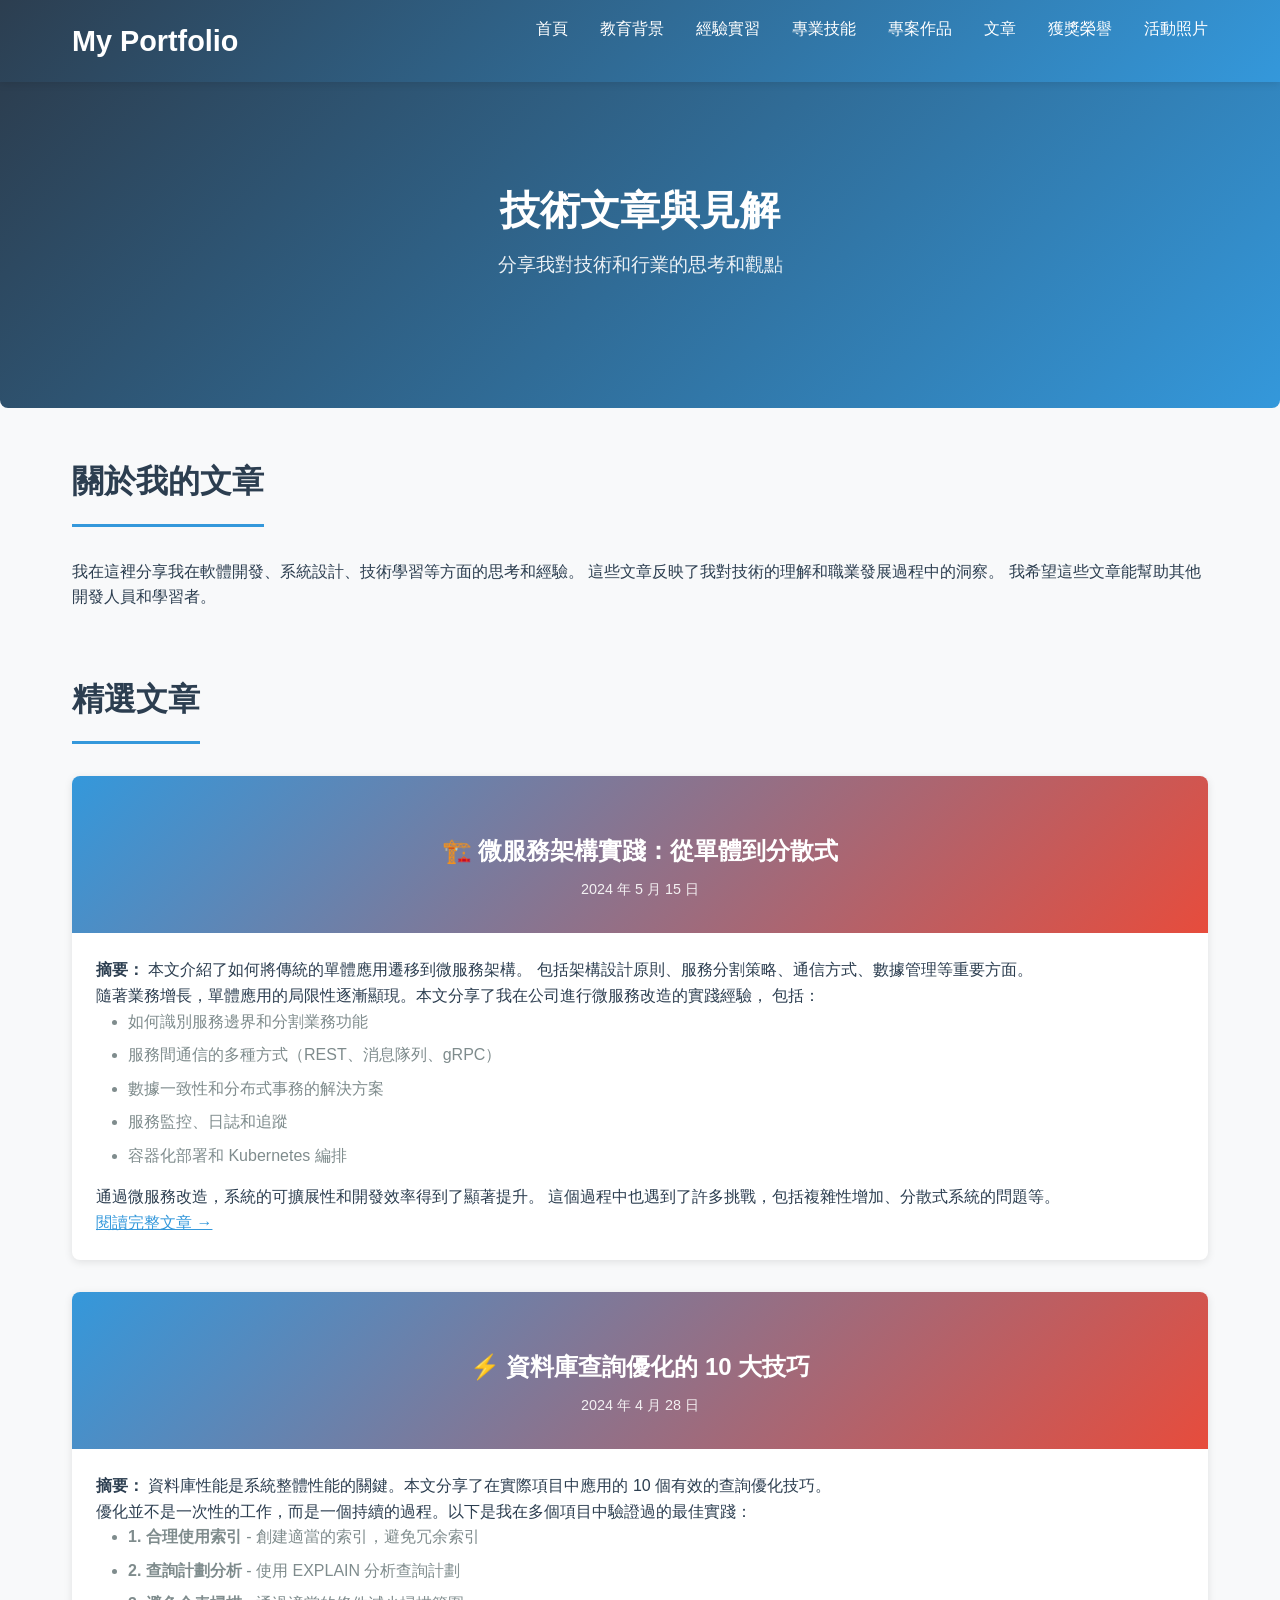
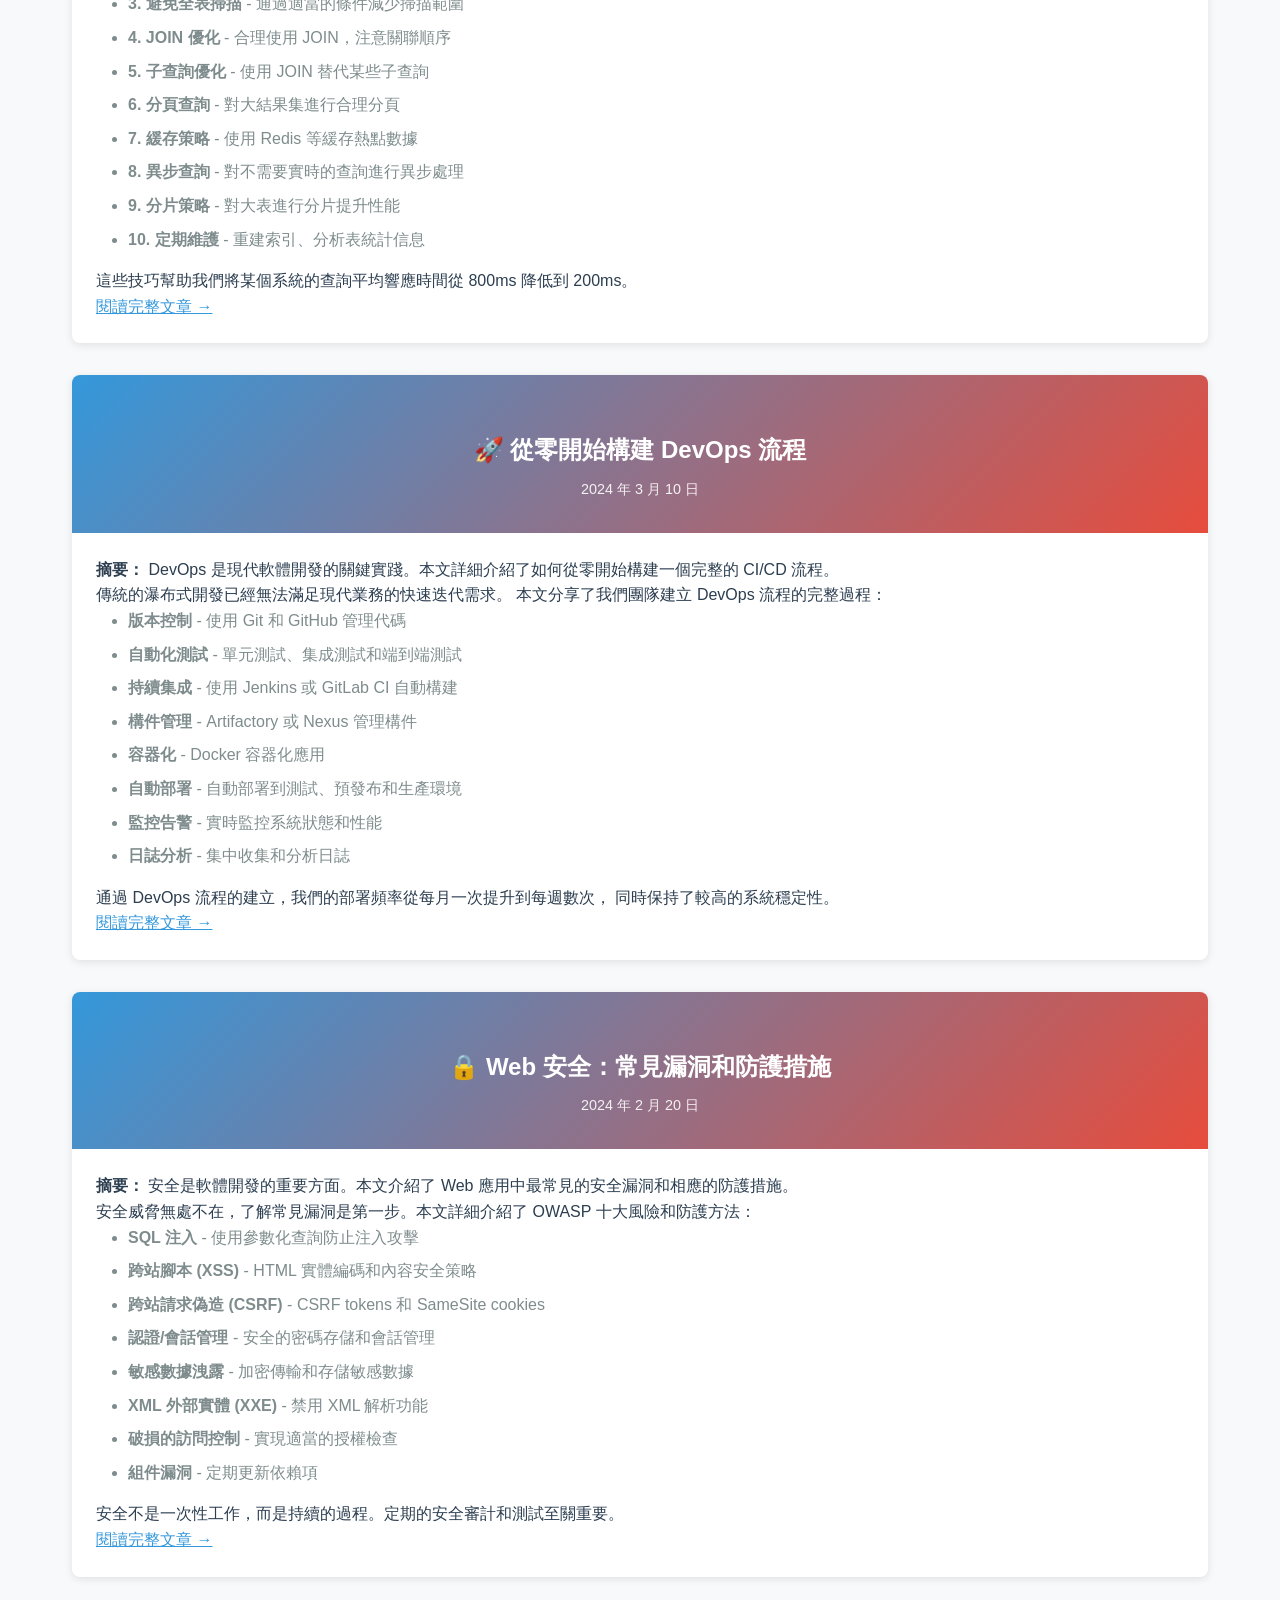
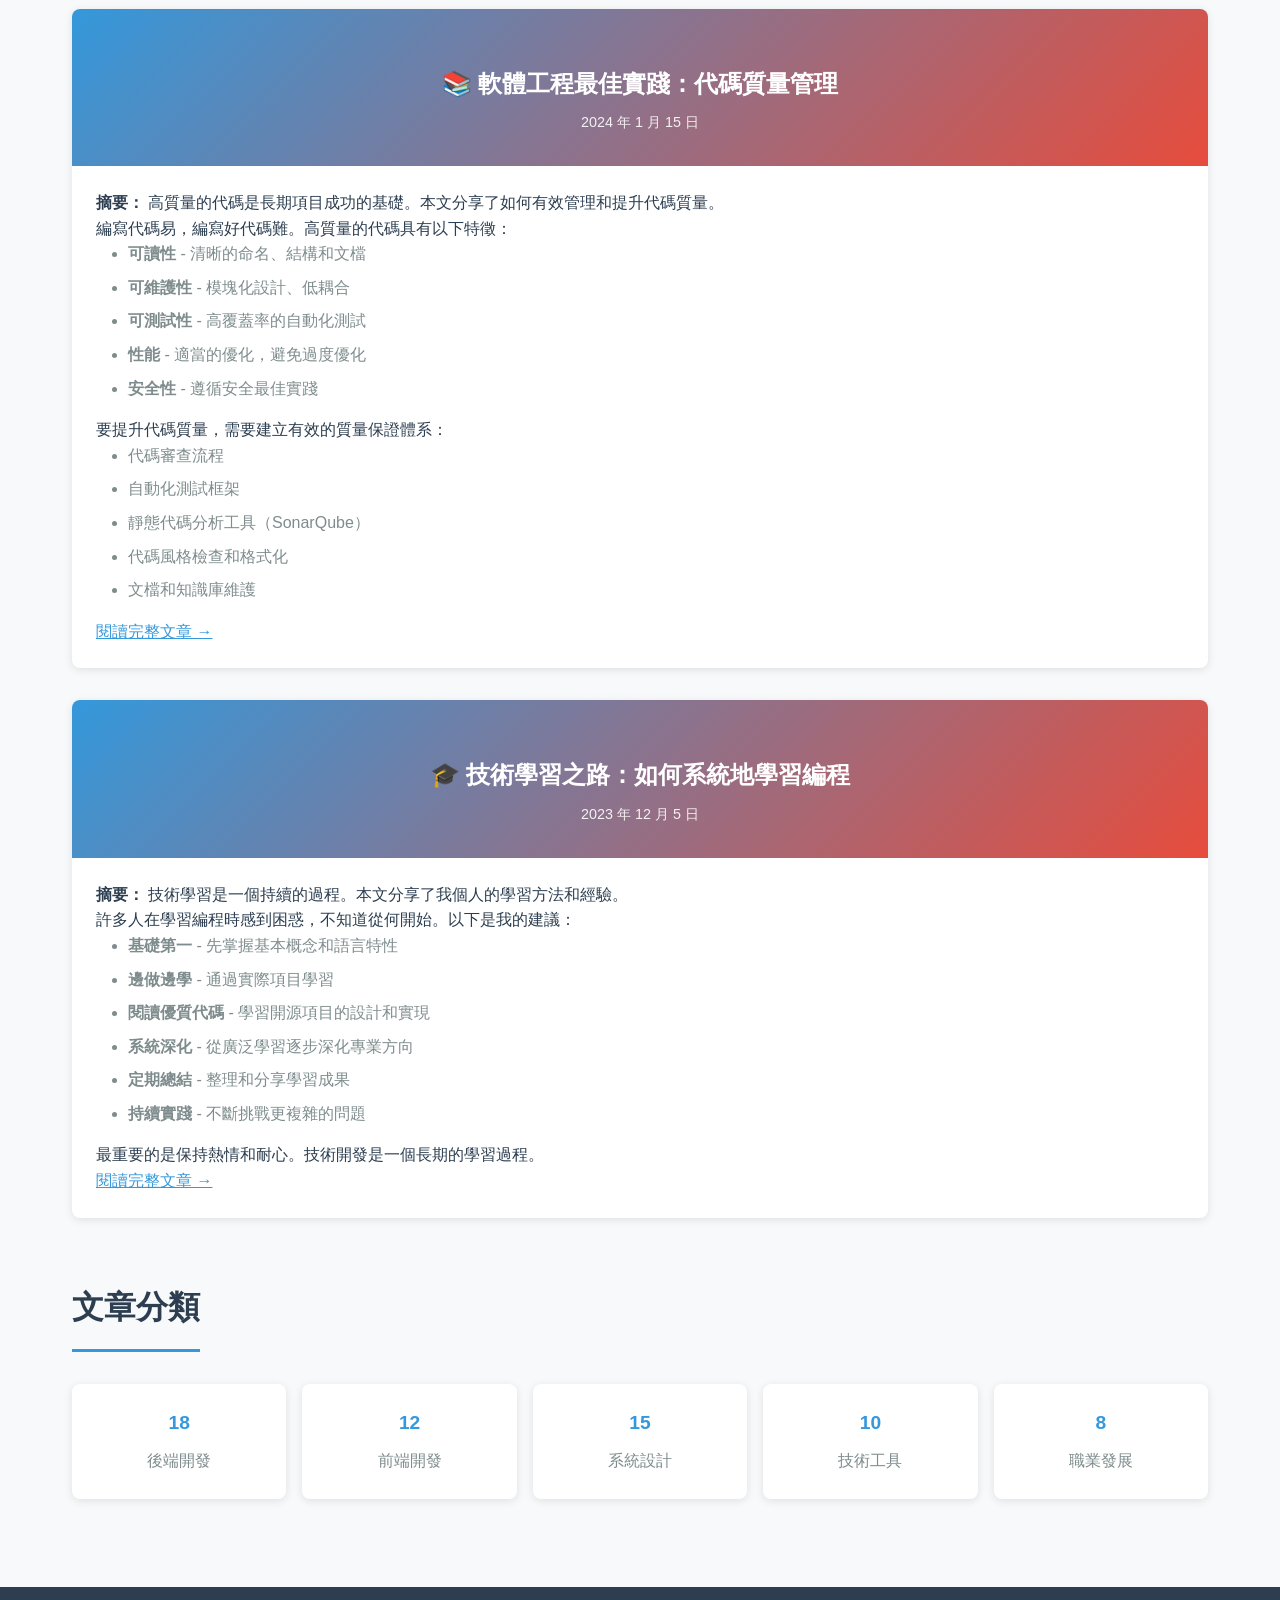
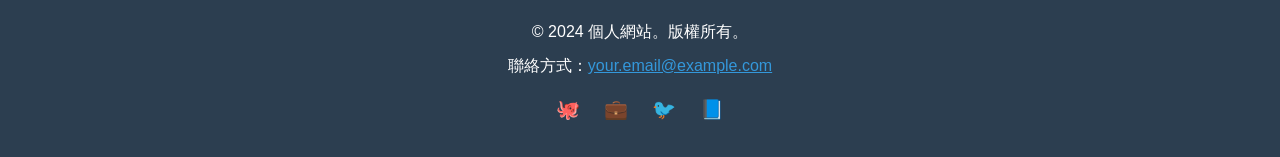
==== articles.html @ cd6d9b19 "Add files via upload" ====
<!DOCTYPE html>
<html lang="zh-TW">
<head>
  <meta charset="UTF-8">
  <meta name="viewport" content="width=device-width, initial-scale=1.0">
  <title>文章 - 個人網站</title>
  <link rel="stylesheet" href="styles.css">
</head>
<body>
  <!-- ==================== 導航欄 ==================== -->
  <nav>
    <div class="container">
      <a href="index.html" class="logo">My Portfolio</a>
      <ul>
        <li><a href="index.html">首頁</a></li>
        <li><a href="education.html">教育背景</a></li>
        <li><a href="experience.html">經驗實習</a></li>
        <li><a href="skills.html">專業技能</a></li>
        <li><a href="projects.html">專案作品</a></li>
        <li><a href="articles.html">文章</a></li>
        <li><a href="awards.html">獲獎榮譽</a></li>
        <li><a href="photos.html">活動照片</a></li>
      </ul>
    </div>
  </nav>

  <!-- ==================== 英雄部分 ==================== -->
  <section class="hero">
    <div class="hero-content">
      <h1>技術文章與見解</h1>
      <p>分享我對技術和行業的思考和觀點</p>
    </div>
  </section>

  <!-- ==================== 主要內容 ==================== -->
  <div class="container">
    <!-- 文章簡介 -->
    <section class="section">
      <h2>關於我的文章</h2>
      <p>
        我在這裡分享我在軟體開發、系統設計、技術學習等方面的思考和經驗。
        這些文章反映了我對技術的理解和職業發展過程中的洞察。
        我希望這些文章能幫助其他開發人員和學習者。
      </p>
    </section>

    <!-- 精選文章 -->
    <section class="section">
      <h2>精選文章</h2>

      <!-- 文章 1 -->
      <div class="article-card">
        <div class="article-header">
          <h3>🏗️ 微服務架構實踐：從單體到分散式</h3>
          <p class="article-date">2024 年 5 月 15 日</p>
        </div>
        <div class="article-body">
          <img src="assets/images/microservices.jpg" alt="微服務架構" class="article-image"
               onerror="this.style.display='none'">
          <p>
            <strong>摘要：</strong>
            本文介紹了如何將傳統的單體應用遷移到微服務架構。
            包括架構設計原則、服務分割策略、通信方式、數據管理等重要方面。
          </p>
          <p>
            隨著業務增長，單體應用的局限性逐漸顯現。本文分享了我在公司進行微服務改造的實踐經驗，
            包括：
          </p>
          <ul>
            <li>如何識別服務邊界和分割業務功能</li>
            <li>服務間通信的多種方式（REST、消息隊列、gRPC）</li>
            <li>數據一致性和分布式事務的解決方案</li>
            <li>服務監控、日誌和追蹤</li>
            <li>容器化部署和 Kubernetes 編排</li>
          </ul>
          <p>
            通過微服務改造，系統的可擴展性和開發效率得到了顯著提升。
            這個過程中也遇到了許多挑戰，包括複雜性增加、分散式系統的問題等。
          </p>
          <a href="#" style="color: var(--secondary-color); font-weight: 500;">閱讀完整文章 →</a>
        </div>
      </div>

      <!-- 文章 2 -->
      <div class="article-card">
        <div class="article-header">
          <h3>⚡ 資料庫查詢優化的 10 大技巧</h3>
          <p class="article-date">2024 年 4 月 28 日</p>
        </div>
        <div class="article-body">
          <img src="assets/images/database-optimization.jpg" alt="資料庫優化" class="article-image"
               onerror="this.style.display='none'">
          <p>
            <strong>摘要：</strong>
            資料庫性能是系統整體性能的關鍵。本文分享了在實際項目中應用的 10 個有效的查詢優化技巧。
          </p>
          <p>
            優化並不是一次性的工作，而是一個持續的過程。以下是我在多個項目中驗證過的最佳實踐：
          </p>
          <ul>
            <li><strong>1. 合理使用索引</strong> - 創建適當的索引，避免冗余索引</li>
            <li><strong>2. 查詢計劃分析</strong> - 使用 EXPLAIN 分析查詢計劃</li>
            <li><strong>3. 避免全表掃描</strong> - 通過適當的條件減少掃描範圍</li>
            <li><strong>4. JOIN 優化</strong> - 合理使用 JOIN，注意關聯順序</li>
            <li><strong>5. 子查詢優化</strong> - 使用 JOIN 替代某些子查詢</li>
            <li><strong>6. 分頁查詢</strong> - 對大結果集進行合理分頁</li>
            <li><strong>7. 緩存策略</strong> - 使用 Redis 等緩存熱點數據</li>
            <li><strong>8. 異步查詢</strong> - 對不需要實時的查詢進行異步處理</li>
            <li><strong>9. 分片策略</strong> - 對大表進行分片提升性能</li>
            <li><strong>10. 定期維護</strong> - 重建索引、分析表統計信息</li>
          </ul>
          <p>
            這些技巧幫助我們將某個系統的查詢平均響應時間從 800ms 降低到 200ms。
          </p>
          <a href="#" style="color: var(--secondary-color); font-weight: 500;">閱讀完整文章 →</a>
        </div>
      </div>

      <!-- 文章 3 -->
      <div class="article-card">
        <div class="article-header">
          <h3>🚀 從零開始構建 DevOps 流程</h3>
          <p class="article-date">2024 年 3 月 10 日</p>
        </div>
        <div class="article-body">
          <img src="assets/images/devops.jpg" alt="DevOps" class="article-image"
               onerror="this.style.display='none'">
          <p>
            <strong>摘要：</strong>
            DevOps 是現代軟體開發的關鍵實踐。本文詳細介紹了如何從零開始構建一個完整的 CI/CD 流程。
          </p>
          <p>
            傳統的瀑布式開發已經無法滿足現代業務的快速迭代需求。
            本文分享了我們團隊建立 DevOps 流程的完整過程：
          </p>
          <ul>
            <li><strong>版本控制</strong> - 使用 Git 和 GitHub 管理代碼</li>
            <li><strong>自動化測試</strong> - 單元測試、集成測試和端到端測試</li>
            <li><strong>持續集成</strong> - 使用 Jenkins 或 GitLab CI 自動構建</li>
            <li><strong>構件管理</strong> - Artifactory 或 Nexus 管理構件</li>
            <li><strong>容器化</strong> - Docker 容器化應用</li>
            <li><strong>自動部署</strong> - 自動部署到測試、預發布和生產環境</li>
            <li><strong>監控告警</strong> - 實時監控系統狀態和性能</li>
            <li><strong>日誌分析</strong> - 集中收集和分析日誌</li>
          </ul>
          <p>
            通過 DevOps 流程的建立，我們的部署頻率從每月一次提升到每週數次，
            同時保持了較高的系統穩定性。
          </p>
          <a href="#" style="color: var(--secondary-color); font-weight: 500;">閱讀完整文章 →</a>
        </div>
      </div>

      <!-- 文章 4 -->
      <div class="article-card">
        <div class="article-header">
          <h3>🔒 Web 安全：常見漏洞和防護措施</h3>
          <p class="article-date">2024 年 2 月 20 日</p>
        </div>
        <div class="article-body">
          <img src="assets/images/web-security.jpg" alt="Web 安全" class="article-image"
               onerror="this.style.display='none'">
          <p>
            <strong>摘要：</strong>
            安全是軟體開發的重要方面。本文介紹了 Web 應用中最常見的安全漏洞和相應的防護措施。
          </p>
          <p>
            安全威脅無處不在，了解常見漏洞是第一步。本文詳細介紹了 OWASP 十大風險和防護方法：
          </p>
          <ul>
            <li><strong>SQL 注入</strong> - 使用參數化查詢防止注入攻擊</li>
            <li><strong>跨站腳本 (XSS)</strong> - HTML 實體編碼和內容安全策略</li>
            <li><strong>跨站請求偽造 (CSRF)</strong> - CSRF tokens 和 SameSite cookies</li>
            <li><strong>認證/會話管理</strong> - 安全的密碼存儲和會話管理</li>
            <li><strong>敏感數據洩露</strong> - 加密傳輸和存儲敏感數據</li>
            <li><strong>XML 外部實體 (XXE)</strong> - 禁用 XML 解析功能</li>
            <li><strong>破損的訪問控制</strong> - 實現適當的授權檢查</li>
            <li><strong>組件漏洞</strong> - 定期更新依賴項</li>
          </ul>
          <p>
            安全不是一次性工作，而是持續的過程。定期的安全審計和測試至關重要。
          </p>
          <a href="#" style="color: var(--secondary-color); font-weight: 500;">閱讀完整文章 →</a>
        </div>
      </div>

      <!-- 文章 5 -->
      <div class="article-card">
        <div class="article-header">
          <h3>📚 軟體工程最佳實踐：代碼質量管理</h3>
          <p class="article-date">2024 年 1 月 15 日</p>
        </div>
        <div class="article-body">
          <img src="assets/images/code-quality.jpg" alt="代碼質量" class="article-image"
               onerror="this.style.display='none'">
          <p>
            <strong>摘要：</strong>
            高質量的代碼是長期項目成功的基礎。本文分享了如何有效管理和提升代碼質量。
          </p>
          <p>
            編寫代碼易，編寫好代碼難。高質量的代碼具有以下特徵：
          </p>
          <ul>
            <li><strong>可讀性</strong> - 清晰的命名、結構和文檔</li>
            <li><strong>可維護性</strong> - 模塊化設計、低耦合</li>
            <li><strong>可測試性</strong> - 高覆蓋率的自動化測試</li>
            <li><strong>性能</strong> - 適當的優化，避免過度優化</li>
            <li><strong>安全性</strong> - 遵循安全最佳實踐</li>
          </ul>
          <p>
            要提升代碼質量，需要建立有效的質量保證體系：
          </p>
          <ul>
            <li>代碼審查流程</li>
            <li>自動化測試框架</li>
            <li>靜態代碼分析工具（SonarQube）</li>
            <li>代碼風格檢查和格式化</li>
            <li>文檔和知識庫維護</li>
          </ul>
          <a href="#" style="color: var(--secondary-color); font-weight: 500;">閱讀完整文章 →</a>
        </div>
      </div>

      <!-- 文章 6 -->
      <div class="article-card">
        <div class="article-header">
          <h3>🎓 技術學習之路：如何系統地學習編程</h3>
          <p class="article-date">2023 年 12 月 5 日</p>
        </div>
        <div class="article-body">
          <img src="assets/images/learning-path.jpg" alt="學習路徑" class="article-image"
               onerror="this.style.display='none'">
          <p>
            <strong>摘要：</strong>
            技術學習是一個持續的過程。本文分享了我個人的學習方法和經驗。
          </p>
          <p>
            許多人在學習編程時感到困惑，不知道從何開始。以下是我的建議：
          </p>
          <ul>
            <li><strong>基礎第一</strong> - 先掌握基本概念和語言特性</li>
            <li><strong>邊做邊學</strong> - 通過實際項目學習</li>
            <li><strong>閱讀優質代碼</strong> - 學習開源項目的設計和實現</li>
            <li><strong>系統深化</strong> - 從廣泛學習逐步深化專業方向</li>
            <li><strong>定期總結</strong> - 整理和分享學習成果</li>
            <li><strong>持續實踐</strong> - 不斷挑戰更複雜的問題</li>
          </ul>
          <p>
            最重要的是保持熱情和耐心。技術開發是一個長期的學習過程。
          </p>
          <a href="#" style="color: var(--secondary-color); font-weight: 500;">閱讀完整文章 →</a>
        </div>
      </div>
    </section>

    <!-- 文章分類 -->
    <section class="section">
      <h2>文章分類</h2>
      <div style="display: grid; grid-template-columns: repeat(auto-fit, minmax(200px, 1fr)); gap: 1rem;">
        <div class="card" style="text-align: center; border: none;">
          <h4 style="color: var(--secondary-color);">18</h4>
          <p>後端開發</p>
        </div>
        <div class="card" style="text-align: center; border: none;">
          <h4 style="color: var(--secondary-color);">12</h4>
          <p>前端開發</p>
        </div>
        <div class="card" style="text-align: center; border: none;">
          <h4 style="color: var(--secondary-color);">15</h4>
          <p>系統設計</p>
        </div>
        <div class="card" style="text-align: center; border: none;">
          <h4 style="color: var(--secondary-color);">10</h4>
          <p>技術工具</p>
        </div>
        <div class="card" style="text-align: center; border: none;">
          <h4 style="color: var(--secondary-color);">8</h4>
          <p>職業發展</p>
        </div>
      </div>
    </section>
  </div>

  <!-- ==================== 頁尾 ==================== -->
  <footer>
    <div class="container">
      <p>&copy; 2024 個人網站。版權所有。</p>
      <p>聯絡方式：<a href="mailto:your.email@example.com" style="color: var(--secondary-color);">your.email@example.com</a></p>
      <div class="social-links">
        <a href="https://github.com" target="_blank" title="GitHub">🐙</a>
        <a href="https://linkedin.com" target="_blank" title="LinkedIn">💼</a>
        <a href="https://twitter.com" target="_blank" title="Twitter">🐦</a>
        <a href="https://facebook.com" target="_blank" title="Facebook">📘</a>
      </div>
    </div>
  </footer>

  <script src="script.js"></script>
</body>
</html>
---- styles.css ----
/* ==================== 全局樣式 ==================== */
* {
  margin: 0;
  padding: 0;
  box-sizing: border-box;
}

:root {
  --primary-color: #2c3e50;
  --secondary-color: #3498db;
  --accent-color: #e74c3c;
  --light-bg: #ecf0f1;
  --dark-text: #2c3e50;
  --light-text: #7f8c8d;
  --border-radius: 8px;
  --box-shadow: 0 2px 8px rgba(0, 0, 0, 0.1);
}

body {
  font-family: 'Segoe UI', Tahoma, Geneva, Verdana, sans-serif;
  line-height: 1.6;
  color: var(--dark-text);
  background-color: #f8f9fa;
}

html {
  scroll-behavior: smooth;
}

/* ==================== 導航欄 ==================== */
nav {
  background: linear-gradient(135deg, var(--primary-color) 0%, var(--secondary-color) 100%);
  padding: 1rem 0;
  position: sticky;
  top: 0;
  z-index: 1000;
  box-shadow: var(--box-shadow);
}

nav .container {
  display: flex;
  justify-content: space-between;
  align-items: center;
  max-width: 1200px;
  margin: 0 auto;
  padding: 0 2rem;
}

.logo {
  font-size: 1.8rem;
  font-weight: bold;
  color: white;
  text-decoration: none;
  transition: all 0.3s ease;
}

.logo:hover {
  color: var(--accent-color);
  transform: scale(1.05);
}

nav ul {
  display: flex;
  list-style: none;
  gap: 2rem;
  flex-wrap: wrap;
}

nav a {
  color: white;
  text-decoration: none;
  font-weight: 500;
  transition: all 0.3s ease;
  position: relative;
}

nav a::after {
  content: '';
  position: absolute;
  bottom: -5px;
  left: 0;
  width: 0;
  height: 2px;
  background-color: var(--accent-color);
  transition: width 0.3s ease;
}

nav a:hover {
  color: var(--accent-color);
}

nav a:hover::after {
  width: 100%;
}

/* ==================== 容器 ==================== */
.container {
  max-width: 1200px;
  margin: 0 auto;
  padding: 0 2rem;
}

/* ==================== 首頁/英雄部分 ==================== */
.hero {
  background: linear-gradient(135deg, var(--primary-color) 0%, var(--secondary-color) 100%);
  color: white;
  padding: 6rem 2rem;
  text-align: center;
  margin-bottom: 3rem;
  border-radius: 0 0 var(--border-radius) var(--border-radius);
}

.hero-content {
  max-width: 800px;
  margin: 0 auto;
}

.profile-image {
  width: 150px;
  height: 150px;
  border-radius: 50%;
  border: 5px solid white;
  margin-bottom: 1.5rem;
  object-fit: cover;
  box-shadow: 0 4px 15px rgba(0, 0, 0, 0.2);
  transition: transform 0.3s ease;
}

.profile-image:hover {
  transform: scale(1.05);
}

.hero h1 {
  font-size: 2.5rem;
  margin-bottom: 0.5rem;
  font-weight: bold;
}

.hero p {
  font-size: 1.2rem;
  margin-bottom: 2rem;
  opacity: 0.9;
}

/* ==================== 章節標題 ==================== */
.section {
  margin-bottom: 4rem;
}

.section h2 {
  font-size: 2rem;
  margin-bottom: 2rem;
  color: var(--primary-color);
  border-bottom: 3px solid var(--secondary-color);
  padding-bottom: 1rem;
  display: inline-block;
}

.section h3 {
  font-size: 1.5rem;
  color: var(--secondary-color);
  margin-top: 1.5rem;
  margin-bottom: 0.5rem;
}

/* ==================== 卡片樣式 ==================== */
.card {
  background: white;
  border-radius: var(--border-radius);
  padding: 1.5rem;
  margin-bottom: 1.5rem;
  box-shadow: var(--box-shadow);
  transition: all 0.3s ease;
  border-left: 4px solid var(--secondary-color);
}

.card:hover {
  box-shadow: 0 4px 16px rgba(0, 0, 0, 0.15);
  transform: translateY(-5px);
}

.card h4 {
  font-size: 1.2rem;
  color: var(--primary-color);
  margin-bottom: 0.5rem;
}

.card .meta {
  font-size: 0.9rem;
  color: var(--light-text);
  margin-bottom: 0.5rem;
  font-weight: 500;
}

.card p {
  color: var(--light-text);
  line-height: 1.8;
}

/* ==================== 技能欄 ==================== */
.skill-item {
  margin-bottom: 1.5rem;
}

.skill-name {
  display: flex;
  justify-content: space-between;
  margin-bottom: 0.5rem;
  font-weight: 500;
}

.skill-bar {
  background: var(--light-bg);
  border-radius: 10px;
  height: 10px;
  overflow: hidden;
}

.skill-progress {
  background: linear-gradient(90deg, var(--secondary-color), var(--accent-color));
  height: 100%;
  border-radius: 10px;
  transition: width 0.5s ease;
}

/* ==================== 專案網格 ==================== */
.projects-grid {
  display: grid;
  grid-template-columns: repeat(auto-fit, minmax(300px, 1fr));
  gap: 2rem;
  margin-top: 2rem;
}

.project-card {
  background: white;
  border-radius: var(--border-radius);
  overflow: hidden;
  box-shadow: var(--box-shadow);
  transition: all 0.3s ease;
}

.project-card:hover {
  box-shadow: 0 6px 20px rgba(0, 0, 0, 0.15);
  transform: translateY(-10px);
}

.project-image {
  width: 100%;
  height: 200px;
  background: linear-gradient(135deg, var(--secondary-color), var(--accent-color));
  display: flex;
  align-items: center;
  justify-content: center;
  color: white;
  font-size: 1.2rem;
  font-weight: bold;
}

.project-content {
  padding: 1.5rem;
}

.project-content h3 {
  margin-bottom: 0.5rem;
  color: var(--primary-color);
}

.project-tech {
  display: flex;
  flex-wrap: wrap;
  gap: 0.5rem;
  margin: 1rem 0;
}

.tech-tag {
  display: inline-block;
  background: var(--light-bg);
  color: var(--secondary-color);
  padding: 0.3rem 0.8rem;
  border-radius: 20px;
  font-size: 0.85rem;
  font-weight: 500;
}

.project-link {
  color: var(--secondary-color);
  text-decoration: none;
  font-weight: 500;
  transition: all 0.3s ease;
}

.project-link:hover {
  color: var(--accent-color);
  text-decoration: underline;
}

/* ==================== 文章樣式 ==================== */
.article-card {
  background: white;
  border-radius: var(--border-radius);
  overflow: hidden;
  box-shadow: var(--box-shadow);
  transition: all 0.3s ease;
  display: flex;
  flex-direction: column;
  margin-bottom: 2rem;
}

.article-card:hover {
  box-shadow: 0 6px 20px rgba(0, 0, 0, 0.15);
  transform: translateY(-5px);
}

.article-header {
  background: linear-gradient(135deg, var(--secondary-color), var(--accent-color));
  color: white;
  padding: 2rem;
  text-align: center;
}

.article-header h3 {
  font-size: 1.5rem;
  margin-bottom: 0.5rem;
  color: white;
}

.article-date {
  font-size: 0.9rem;
  opacity: 0.9;
}

.article-body {
  padding: 1.5rem;
  flex-grow: 1;
}

.article-image {
  width: 100%;
  max-height: 300px;
  object-fit: cover;
  margin-bottom: 1rem;
  border-radius: var(--border-radius);
}

/* ==================== 獲獎樣式 ==================== */
.awards-container {
  display: grid;
  grid-template-columns: repeat(auto-fit, minmax(280px, 1fr));
  gap: 1.5rem;
  margin-top: 2rem;
}

.award-badge {
  background: white;
  border-radius: var(--border-radius);
  padding: 1.5rem;
  text-align: center;
  box-shadow: var(--box-shadow);
  transition: all 0.3s ease;
  border-top: 4px solid var(--accent-color);
}

.award-badge:hover {
  transform: scale(1.05);
  box-shadow: 0 6px 20px rgba(0, 0, 0, 0.15);
}

.award-icon {
  font-size: 3rem;
  margin-bottom: 1rem;
}

.award-badge h3 {
  color: var(--primary-color);
  margin-bottom: 0.5rem;
}

.award-badge p {
  color: var(--light-text);
  font-size: 0.95rem;
}

/* ==================== 照片網格 ==================== */
.photos-grid {
  display: grid;
  grid-template-columns: repeat(auto-fit, minmax(250px, 1fr));
  gap: 1.5rem;
  margin-top: 2rem;
}

.photo-item {
  position: relative;
  overflow: hidden;
  border-radius: var(--border-radius);
  box-shadow: var(--box-shadow);
  cursor: pointer;
  height: 250px;
}

.photo-item img {
  width: 100%;
  height: 100%;
  object-fit: cover;
  transition: transform 0.3s ease;
}

.photo-item:hover img {
  transform: scale(1.1);
}

.photo-caption {
  position: absolute;
  bottom: 0;
  left: 0;
  right: 0;
  background: rgba(0, 0, 0, 0.7);
  color: white;
  padding: 1rem;
  transform: translateY(100%);
  transition: transform 0.3s ease;
}

.photo-item:hover .photo-caption {
  transform: translateY(0);
}

/* ==================== 按鈕 ==================== */
.btn {
  display: inline-block;
  padding: 0.75rem 1.5rem;
  background: var(--secondary-color);
  color: white;
  text-decoration: none;
  border-radius: var(--border-radius);
  font-weight: 500;
  transition: all 0.3s ease;
  border: none;
  cursor: pointer;
}

.btn:hover {
  background: var(--accent-color);
  transform: translateY(-2px);
  box-shadow: 0 4px 12px rgba(0, 0, 0, 0.2);
}

.btn-outline {
  background: transparent;
  border: 2px solid var(--secondary-color);
  color: var(--secondary-color);
}

.btn-outline:hover {
  background: var(--secondary-color);
  color: white;
}

/* ==================== 清單樣式 ==================== */
ul, ol {
  margin-left: 2rem;
  margin-bottom: 1rem;
}

li {
  margin-bottom: 0.5rem;
  color: var(--light-text);
}

/* ==================== 頁尾 ==================== */
footer {
  background: var(--primary-color);
  color: white;
  text-align: center;
  padding: 2rem;
  margin-top: 4rem;
}

footer p {
  margin-bottom: 0.5rem;
}

.social-links {
  display: flex;
  justify-content: center;
  gap: 1.5rem;
  margin-top: 1rem;
}

.social-links a {
  color: white;
  text-decoration: none;
  font-size: 1.2rem;
  transition: all 0.3s ease;
}

.social-links a:hover {
  color: var(--secondary-color);
  transform: scale(1.2);
}

/* ==================== 響應式設計 ==================== */
@media (max-width: 768px) {
  nav ul {
    gap: 1rem;
  }

  .hero h1 {
    font-size: 1.8rem;
  }

  .hero p {
    font-size: 1rem;
  }

  .section h2 {
    font-size: 1.5rem;
  }

  .projects-grid {
    grid-template-columns: 1fr;
  }

  .awards-container {
    grid-template-columns: 1fr;
  }

  .photos-grid {
    grid-template-columns: repeat(auto-fit, minmax(200px, 1fr));
  }

  .container {
    padding: 0 1rem;
  }
}

/* ==================== 打印樣式 ==================== */
@media print {
  nav, footer {
    display: none;
  }

  .page-break {
    page-break-after: always;
  }
}
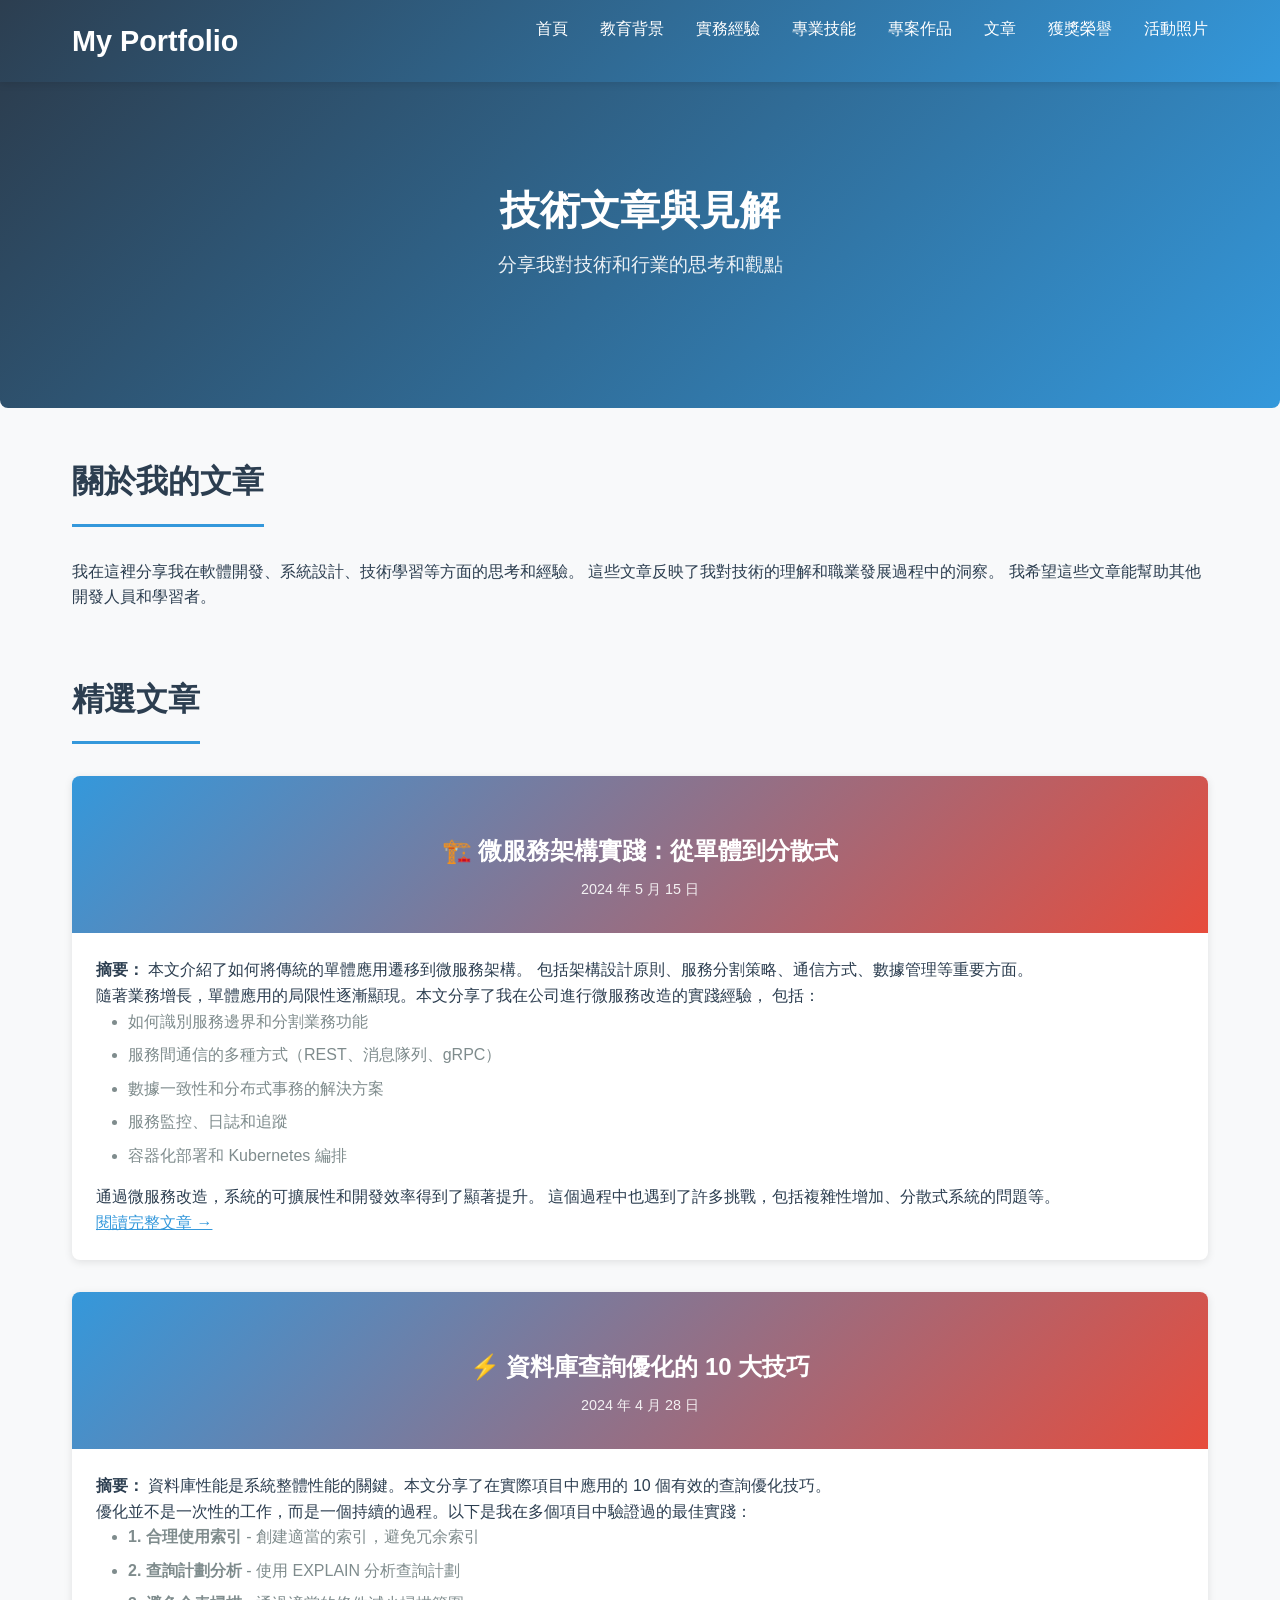
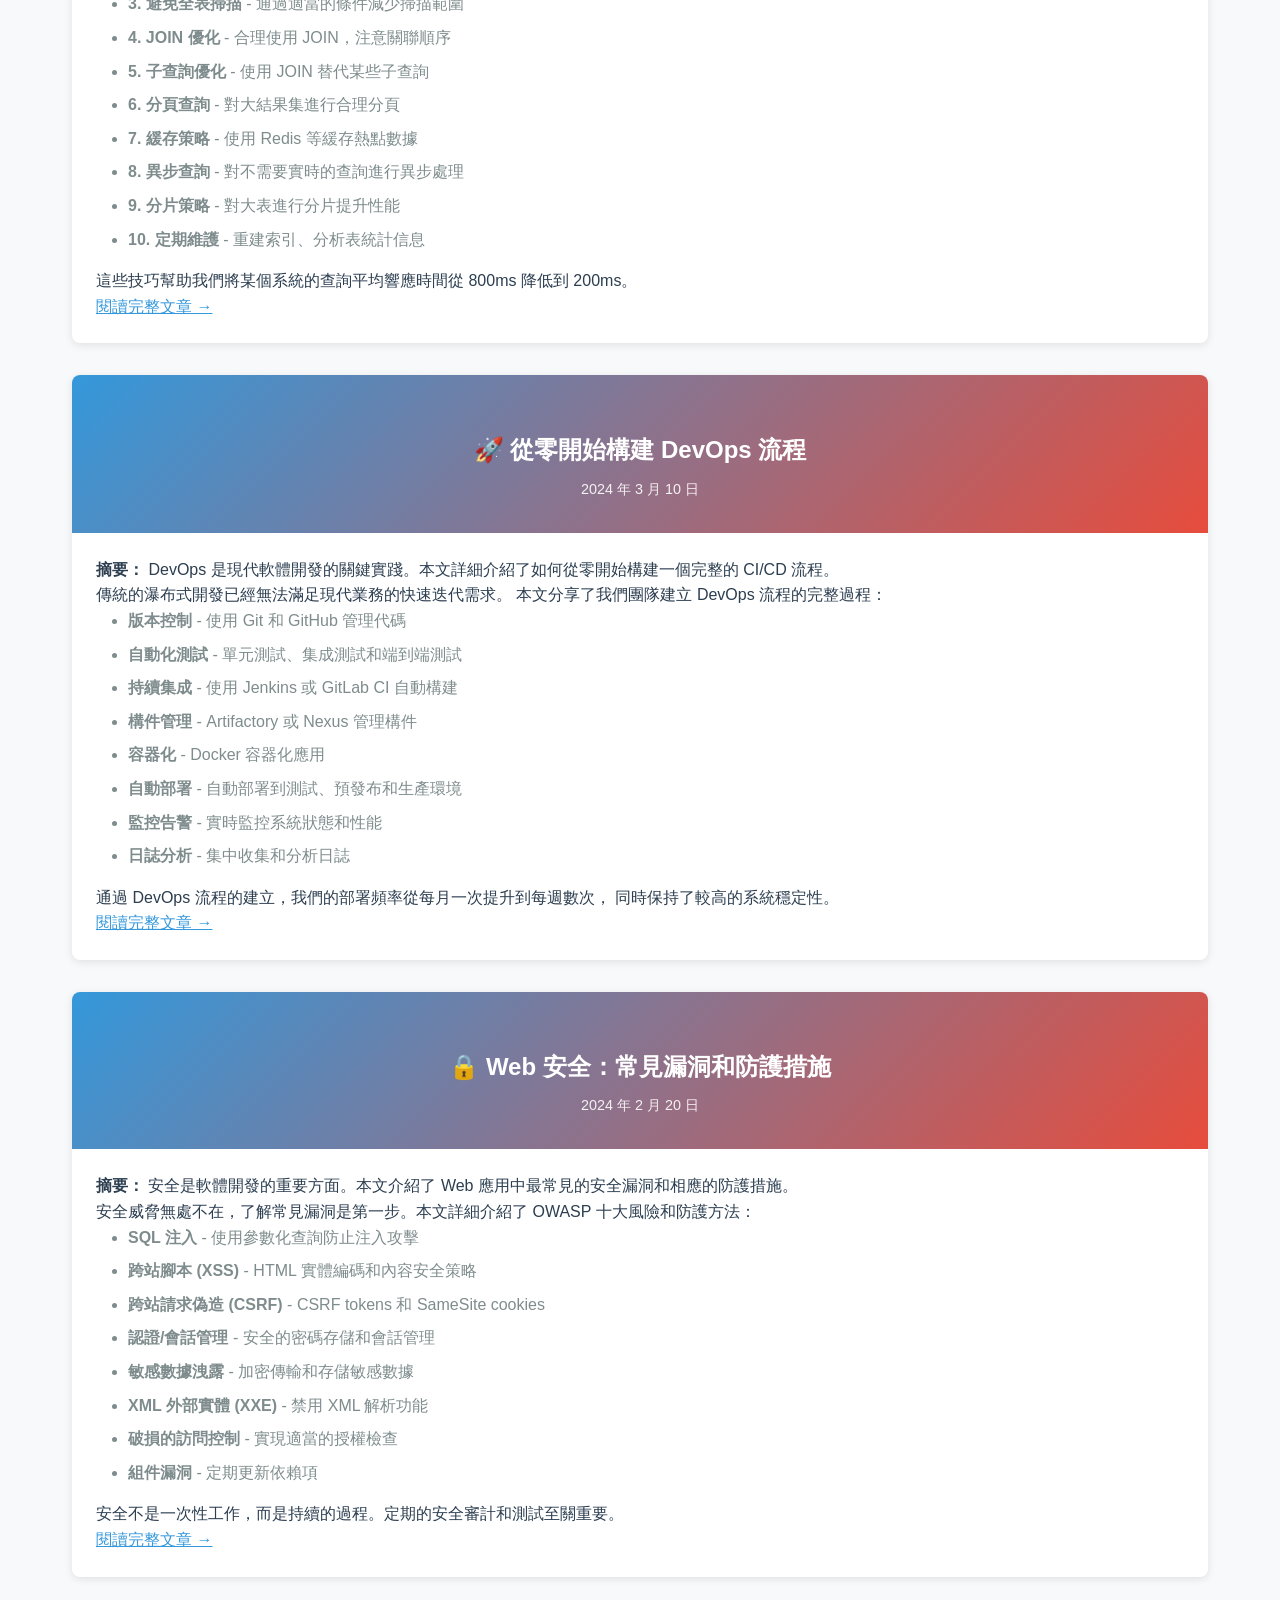
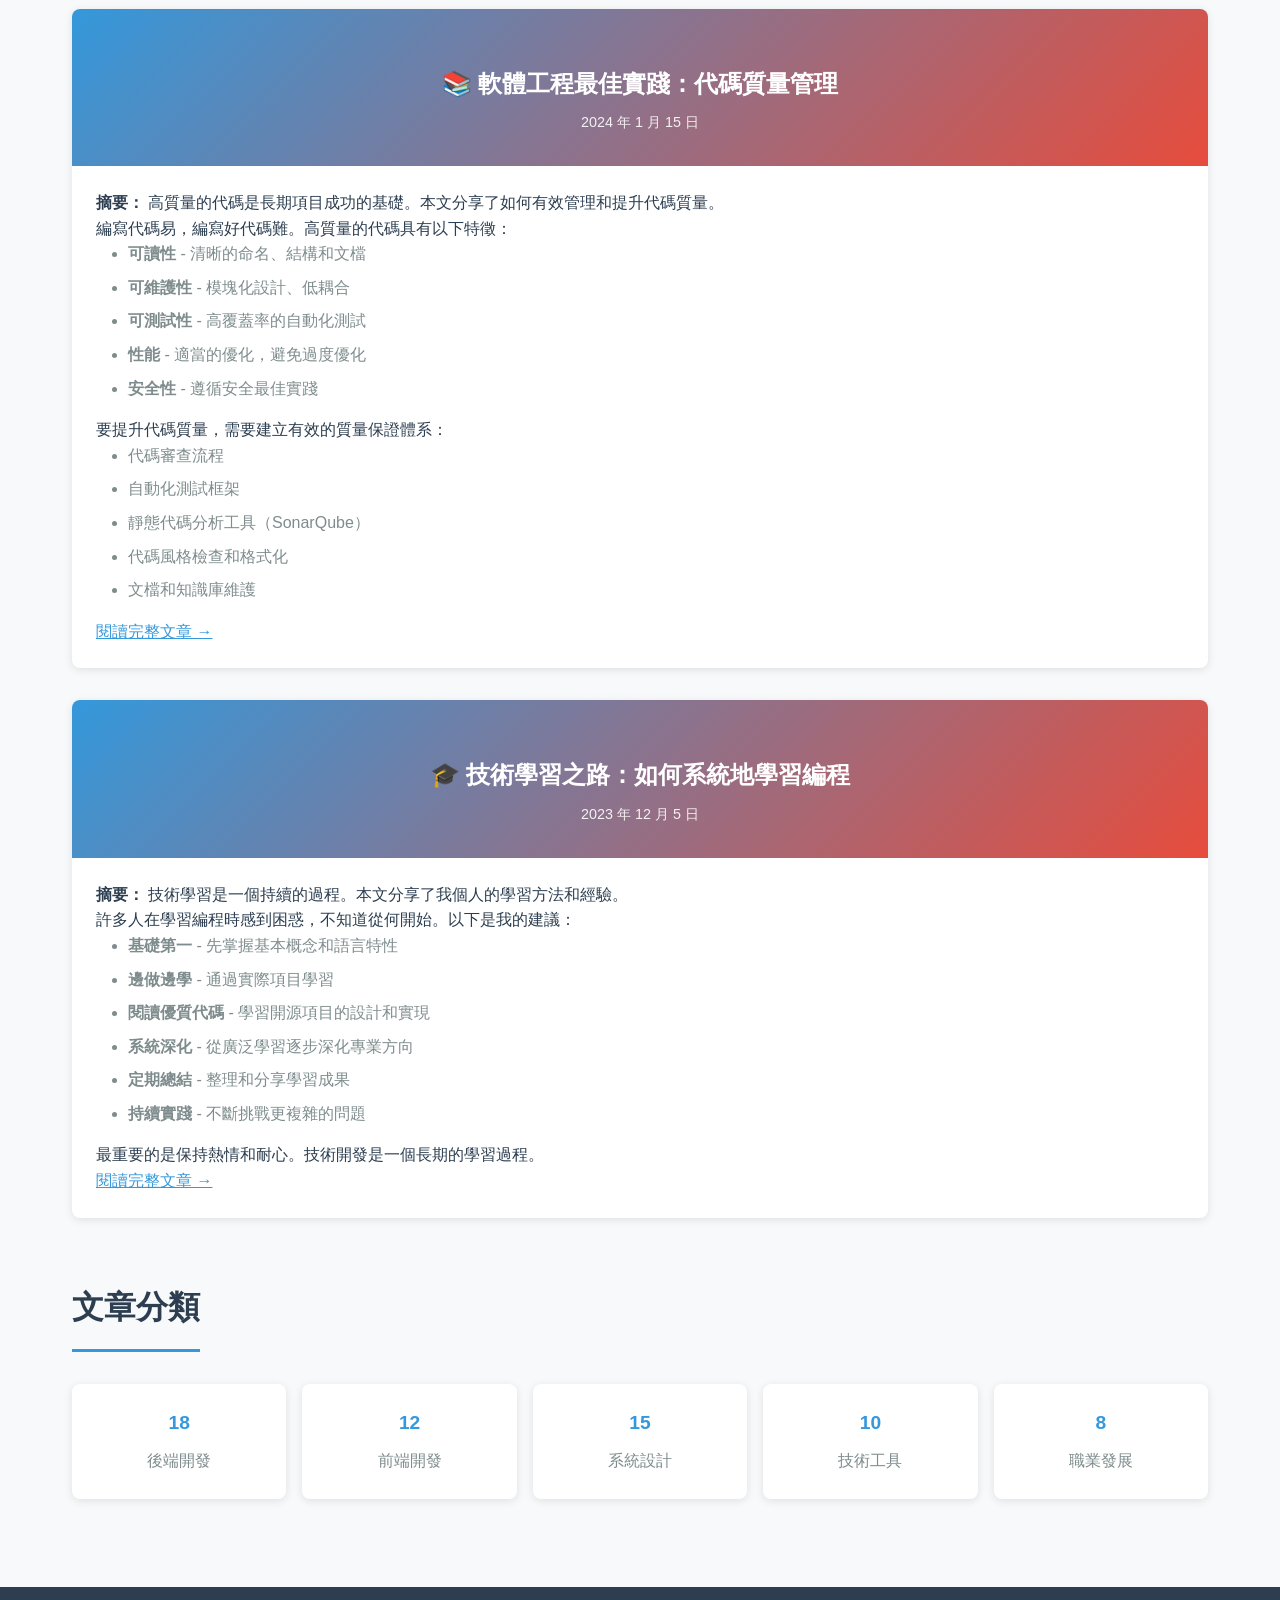
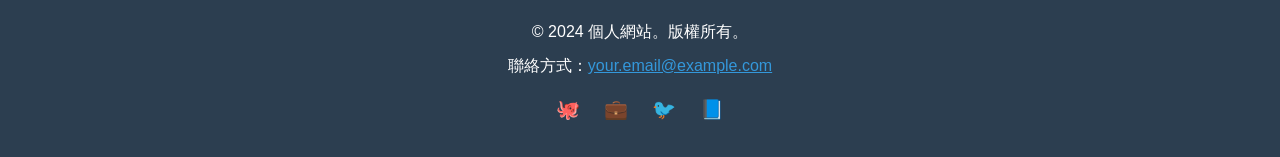
==== commit 7c514f7c: "V3" ====
--- a/articles.html
+++ b/articles.html
@@ -8,23 +8,9 @@
 </head>
 <body>
   <!-- ==================== 導航欄 ==================== -->
-  <nav>
-    <div class="container">
-      <a href="index.html" class="logo">My Portfolio</a>
-      <ul>
-        <li><a href="index.html">首頁</a></li>
-        <li><a href="education.html">教育背景</a></li>
-        <li><a href="experience.html">經驗實習</a></li>
-        <li><a href="skills.html">專業技能</a></li>
-        <li><a href="projects.html">專案作品</a></li>
-        <li><a href="articles.html">文章</a></li>
-        <li><a href="awards.html">獲獎榮譽</a></li>
-        <li><a href="photos.html">活動照片</a></li>
-      </ul>
-    </div>
-  </nav>
-
-  <!-- ==================== 英雄部分 ==================== -->
+  <nav data-site-nav></nav>
+
+  <!-- ==================== 部分 ==================== -->
   <section class="hero">
     <div class="hero-content">
       <h1>技術文章與見解</h1>
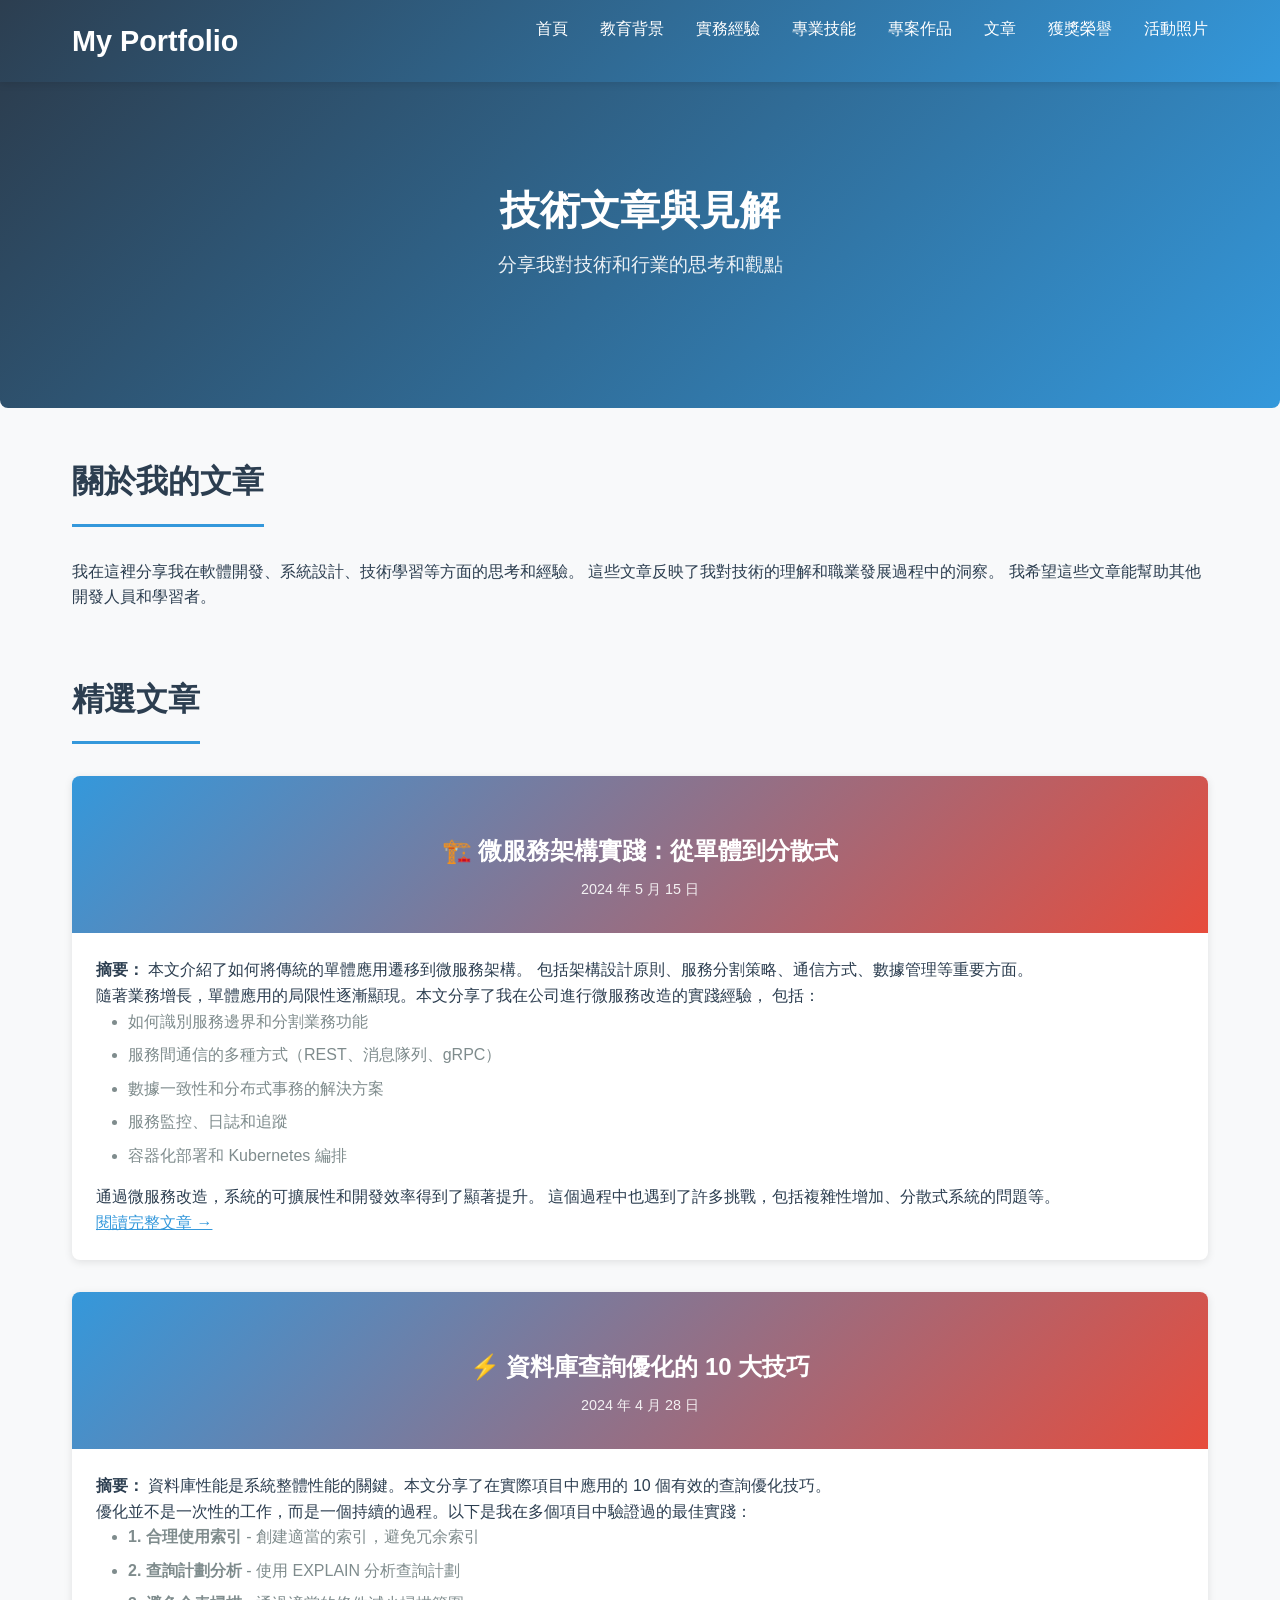
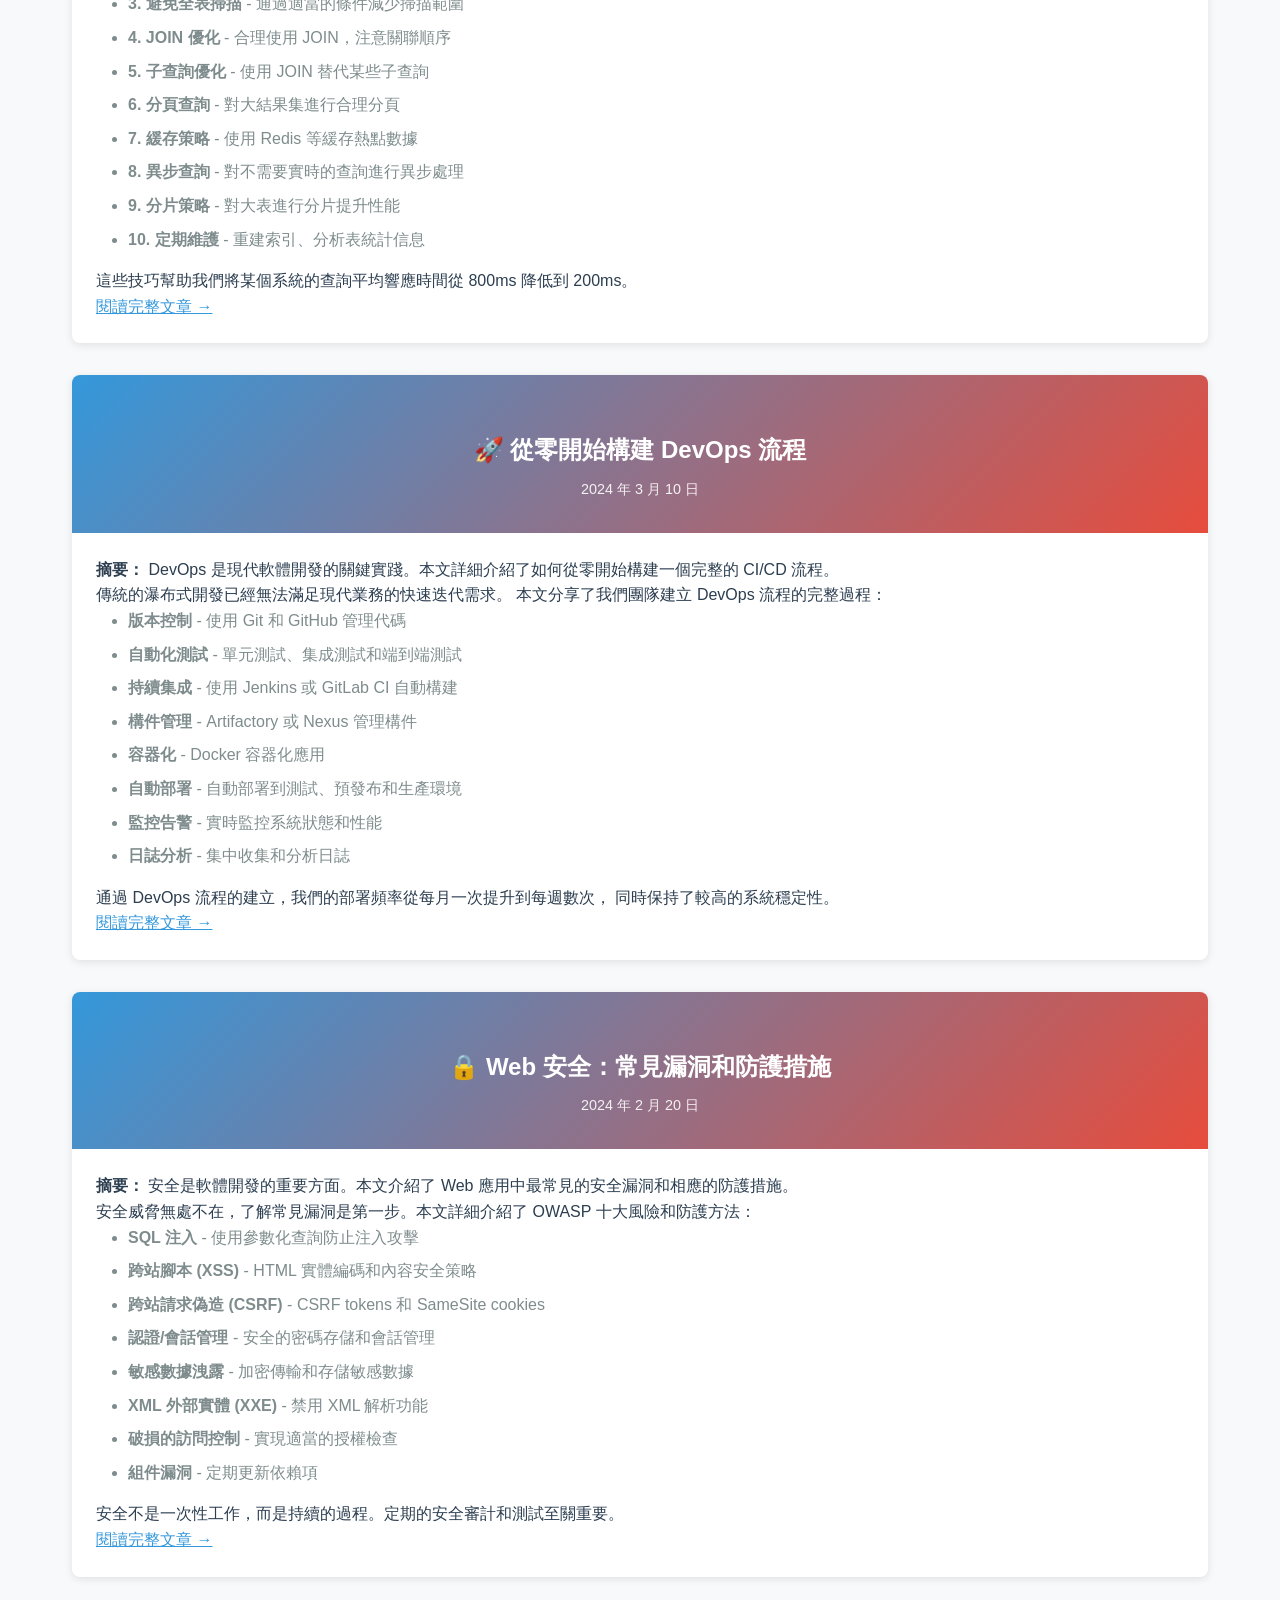
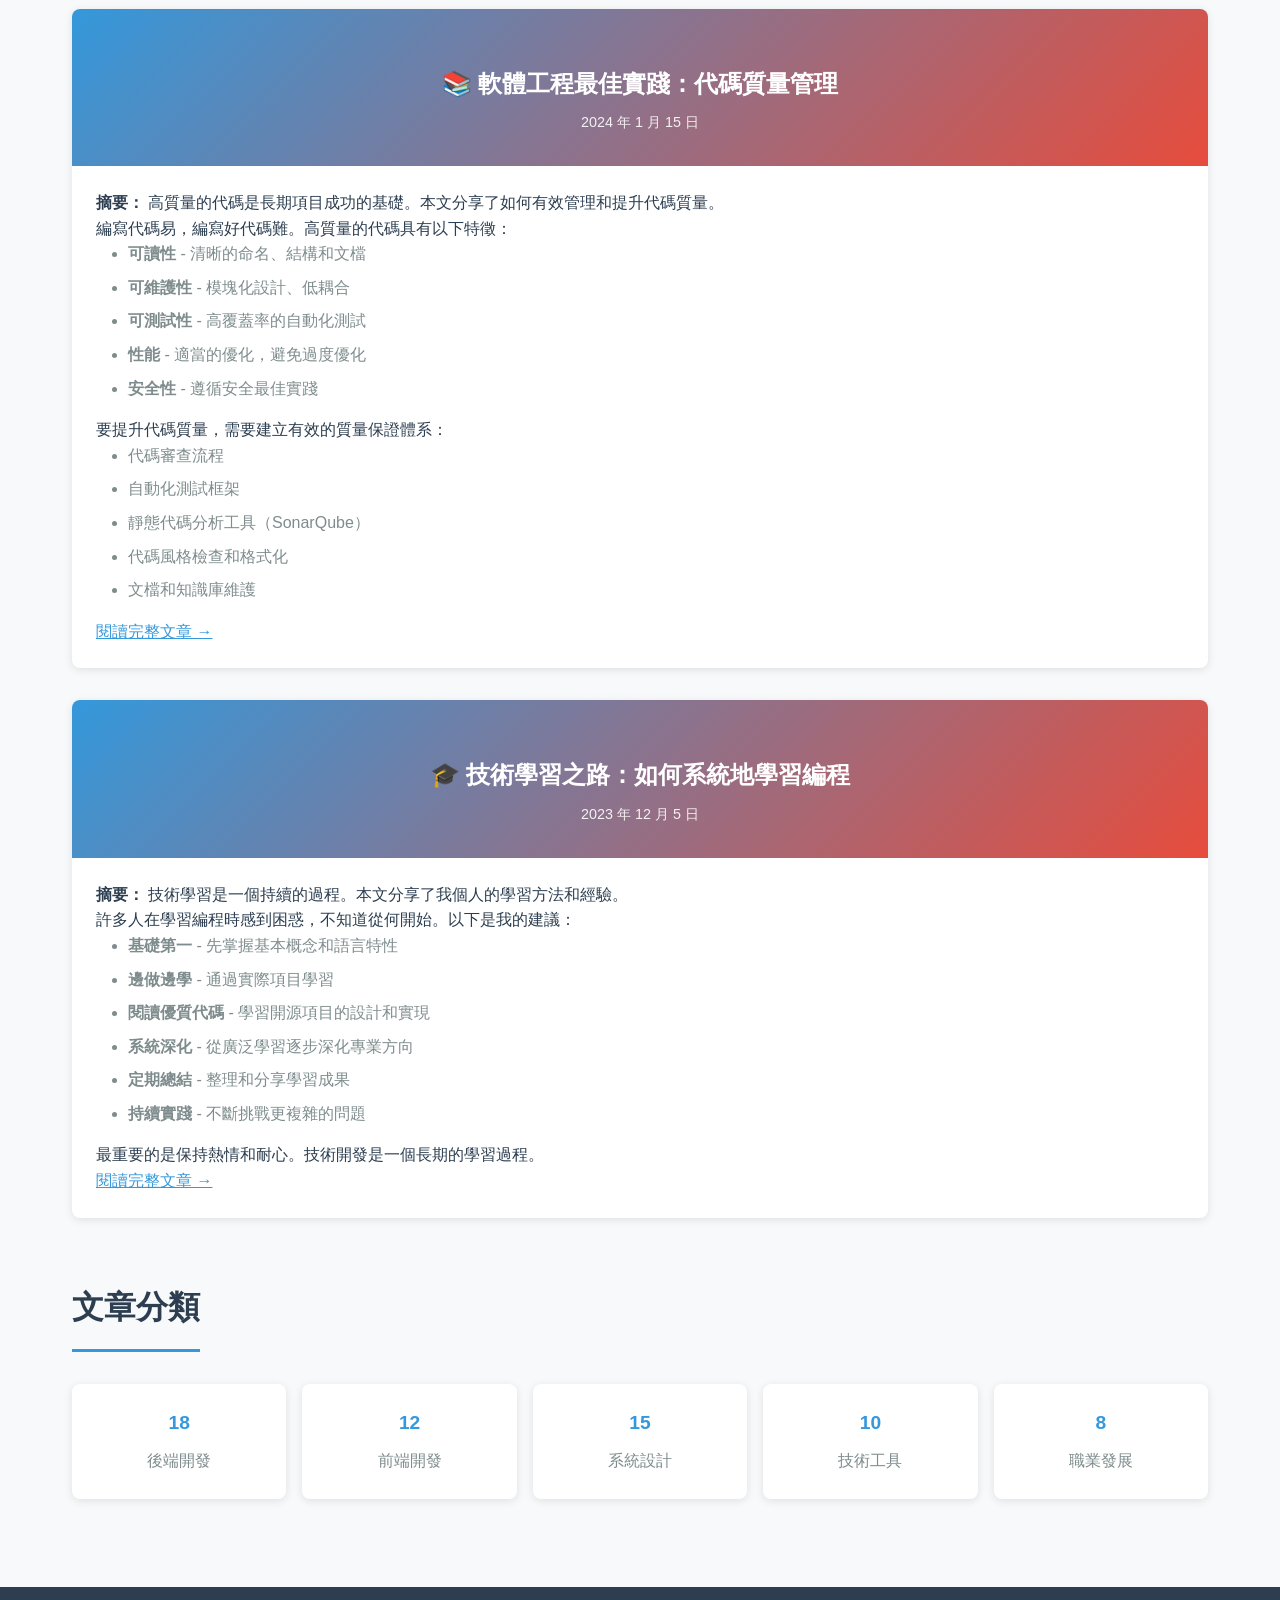
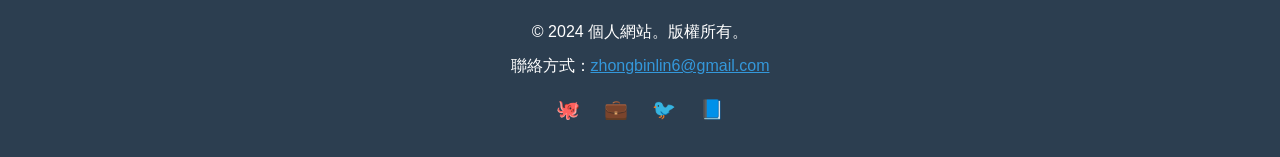
==== commit 22df71cc: "V5.3" ====
--- a/articles.html
+++ b/articles.html
@@ -271,7 +271,7 @@
   <footer>
     <div class="container">
       <p>&copy; 2024 個人網站。版權所有。</p>
-      <p>聯絡方式：<a href="mailto:your.email@example.com" style="color: var(--secondary-color);">your.email@example.com</a></p>
+      <p>聯絡方式：<a href="mailto:your.email@example.com" style="color: var(--secondary-color);">zhongbinlin6@gmail.com</a></p>
       <div class="social-links">
         <a href="https://github.com" target="_blank" title="GitHub">🐙</a>
         <a href="https://linkedin.com" target="_blank" title="LinkedIn">💼</a>
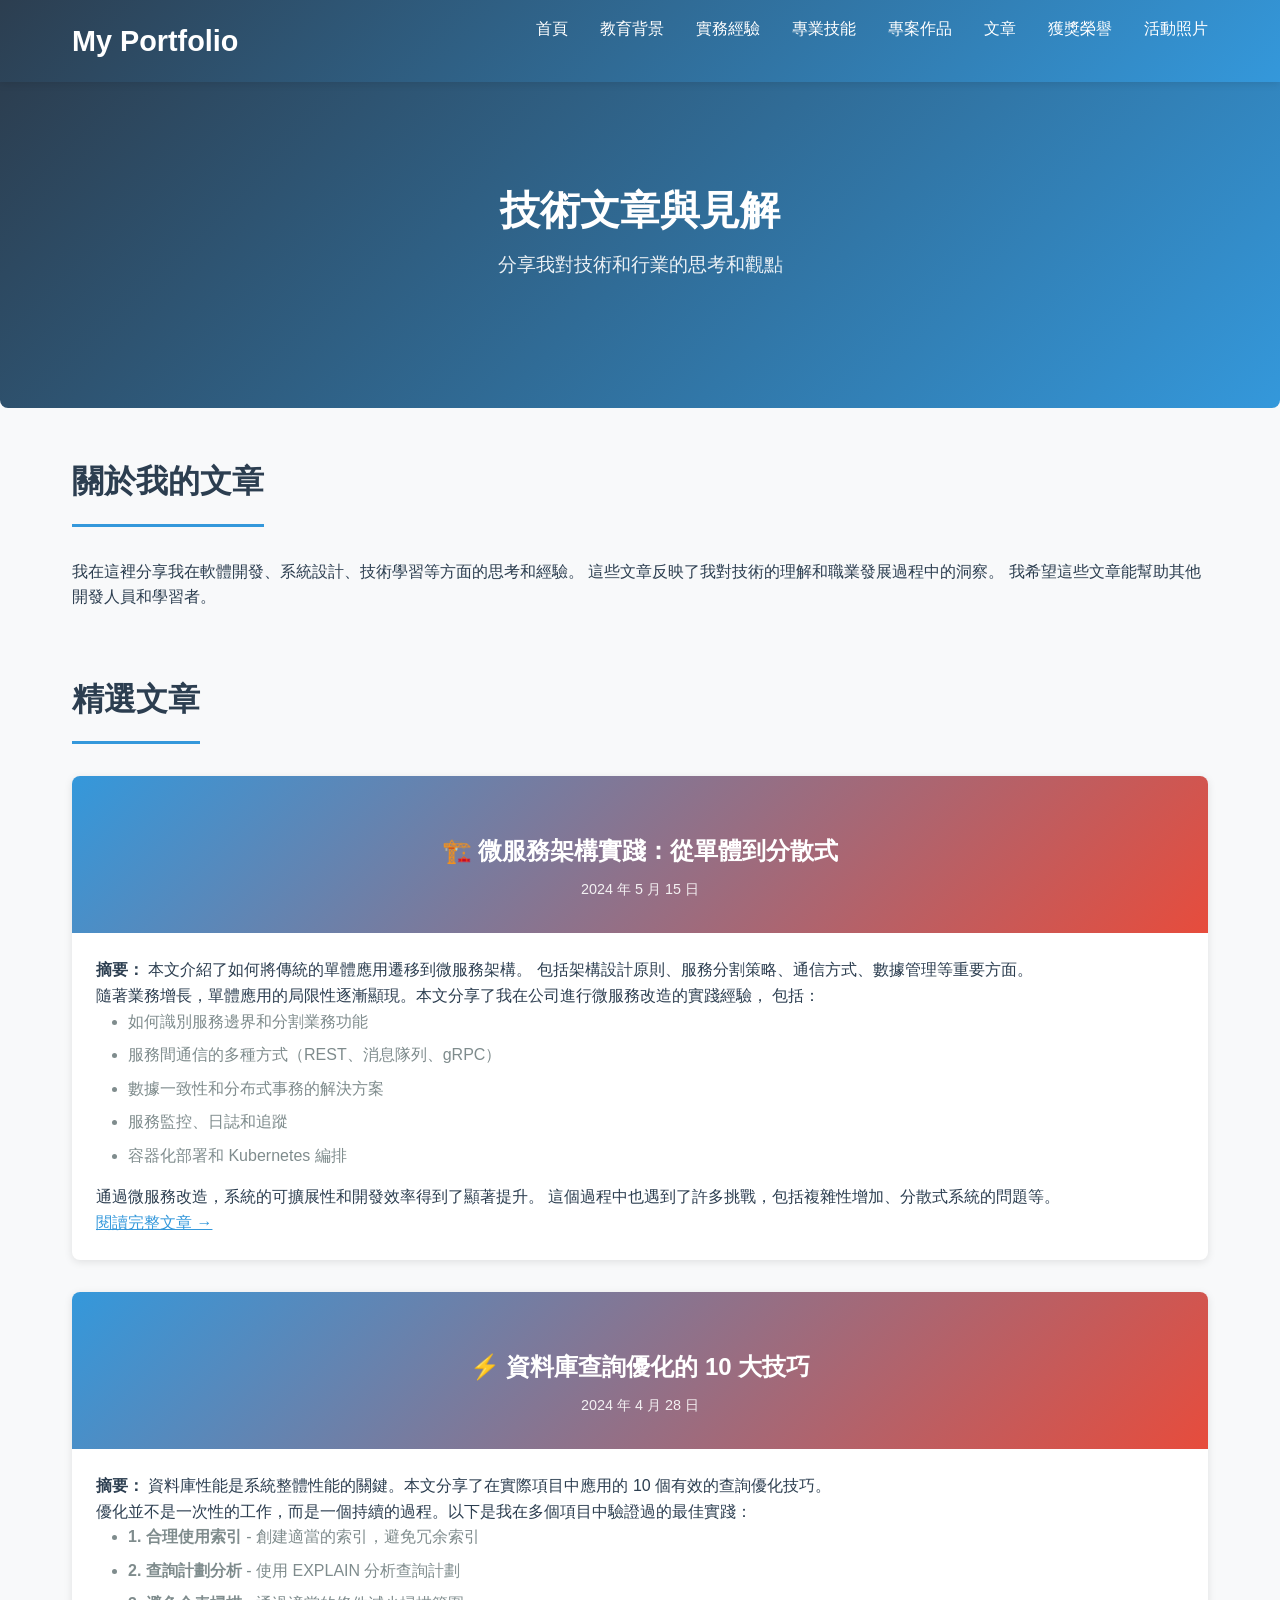
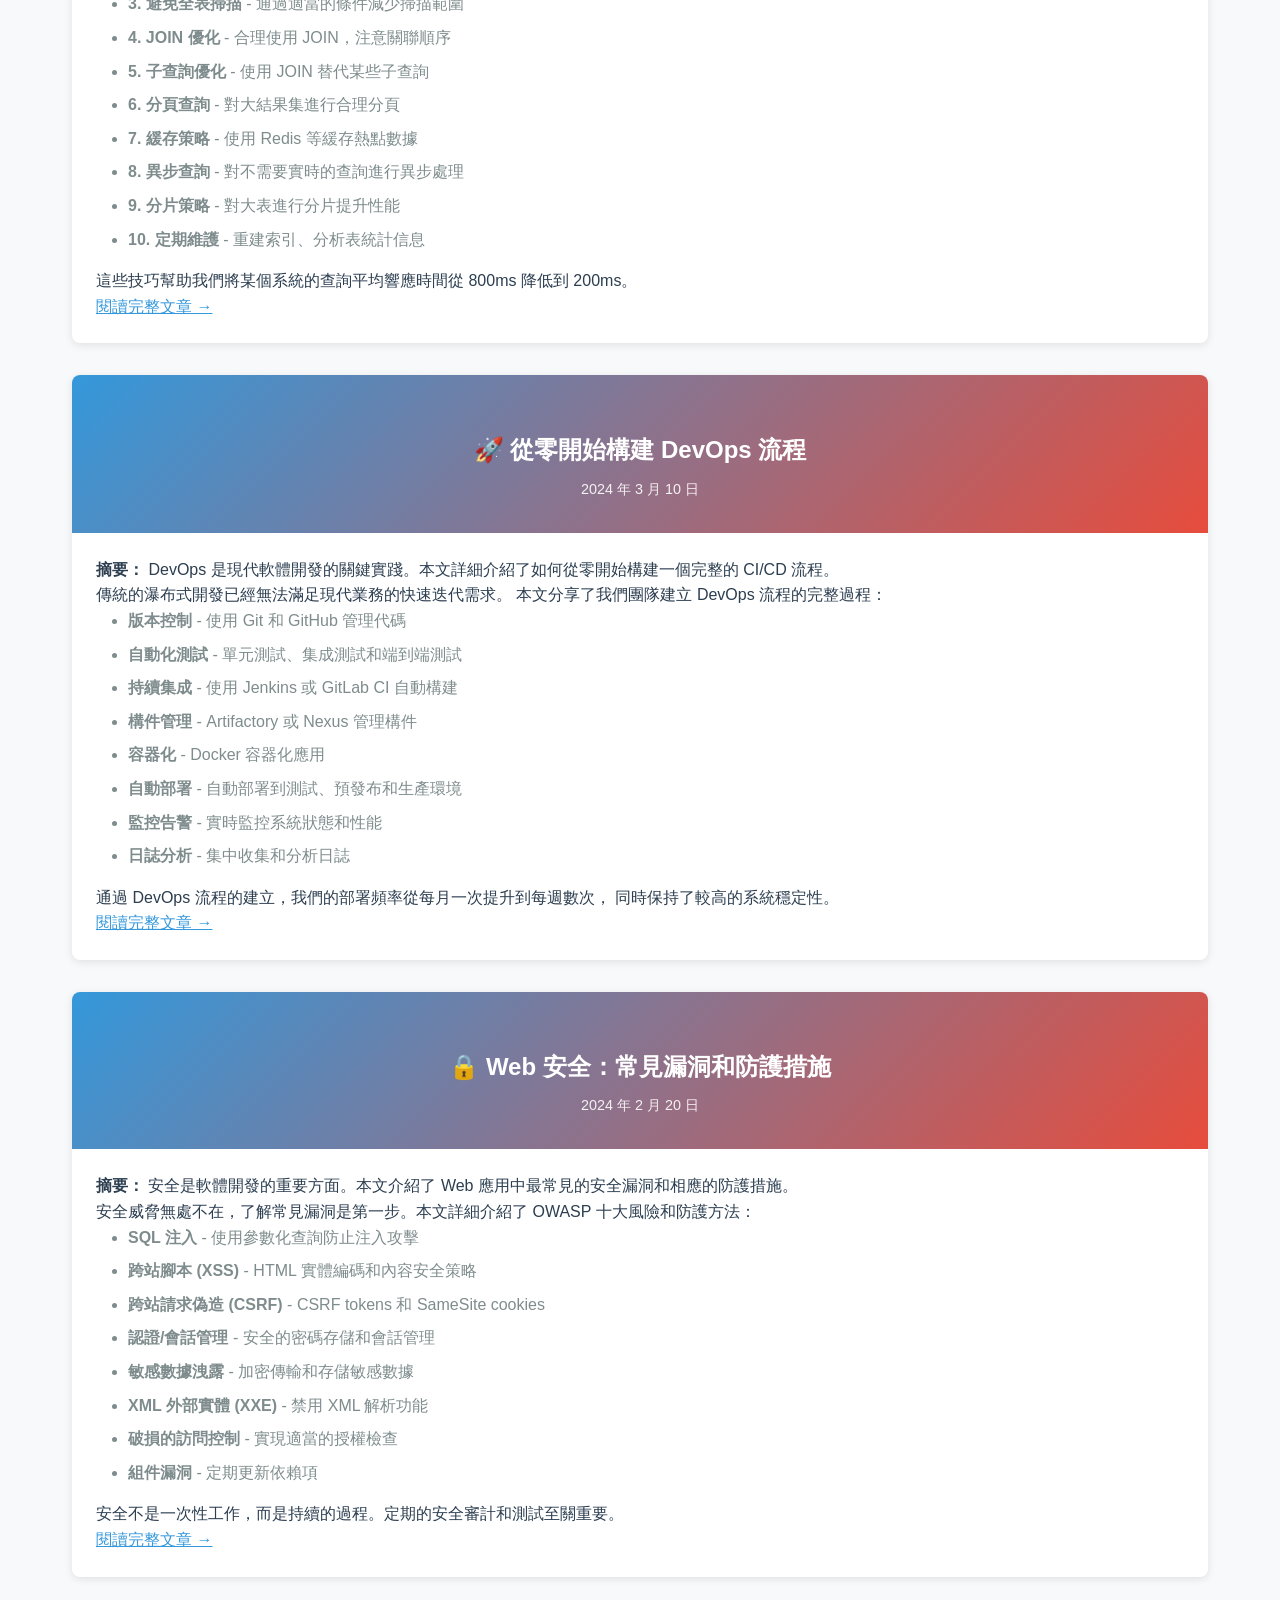
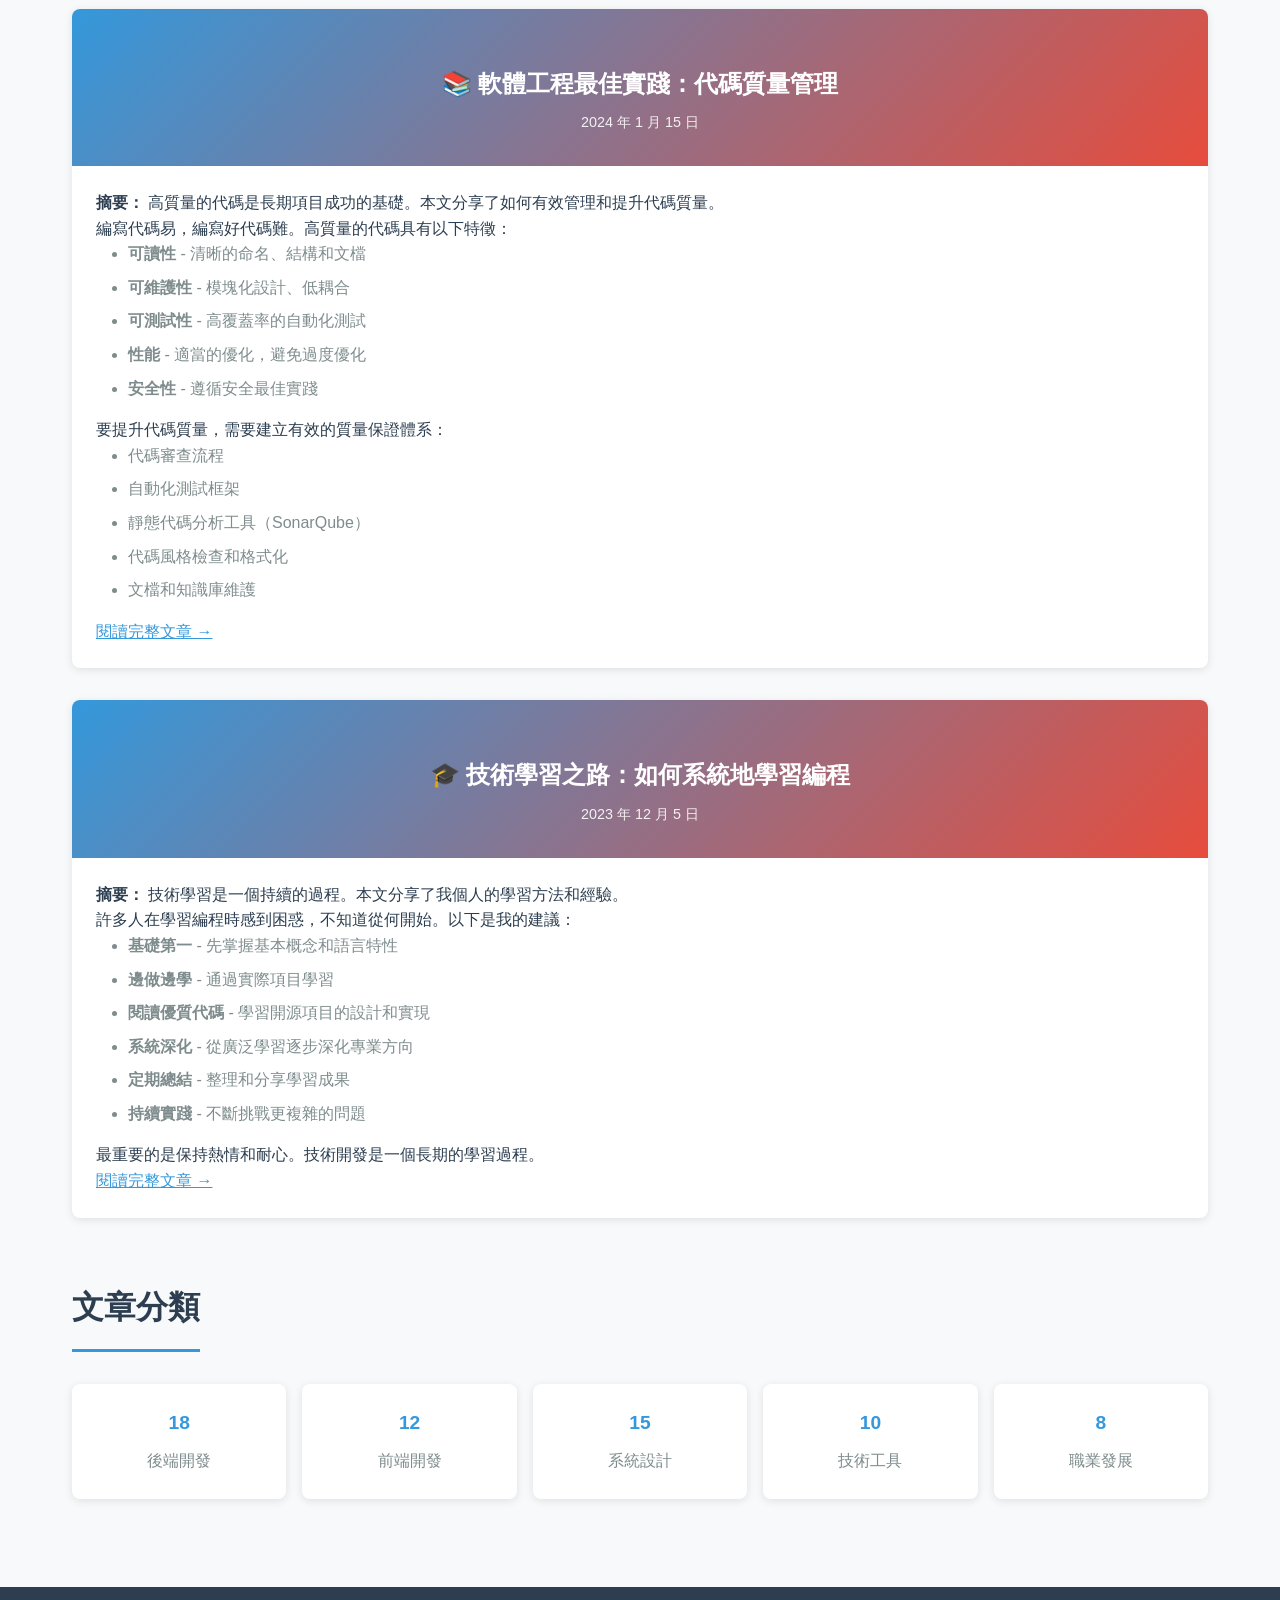
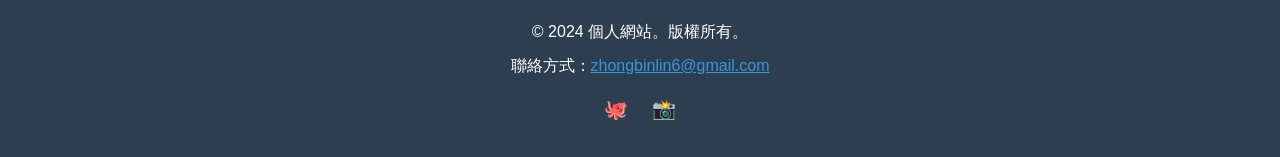
==== commit 92edd3cb: "V6.3" ====
--- a/articles.html
+++ b/articles.html
@@ -273,10 +273,8 @@
       <p>&copy; 2024 個人網站。版權所有。</p>
       <p>聯絡方式：<a href="mailto:your.email@example.com" style="color: var(--secondary-color);">zhongbinlin6@gmail.com</a></p>
       <div class="social-links">
-        <a href="https://github.com" target="_blank" title="GitHub">🐙</a>
-        <a href="https://linkedin.com" target="_blank" title="LinkedIn">💼</a>
-        <a href="https://twitter.com" target="_blank" title="Twitter">🐦</a>
-        <a href="https://facebook.com" target="_blank" title="Facebook">📘</a>
+        <a href="https://github.com/linzongbin" target="_blank" title="GitHub">🐙</a>
+        <a href="https://www.instagram.com/lin.nil_126/?hl=zh-tw" target="_blank" title="Instagram">📸</a>
       </div>
     </div>
   </footer>
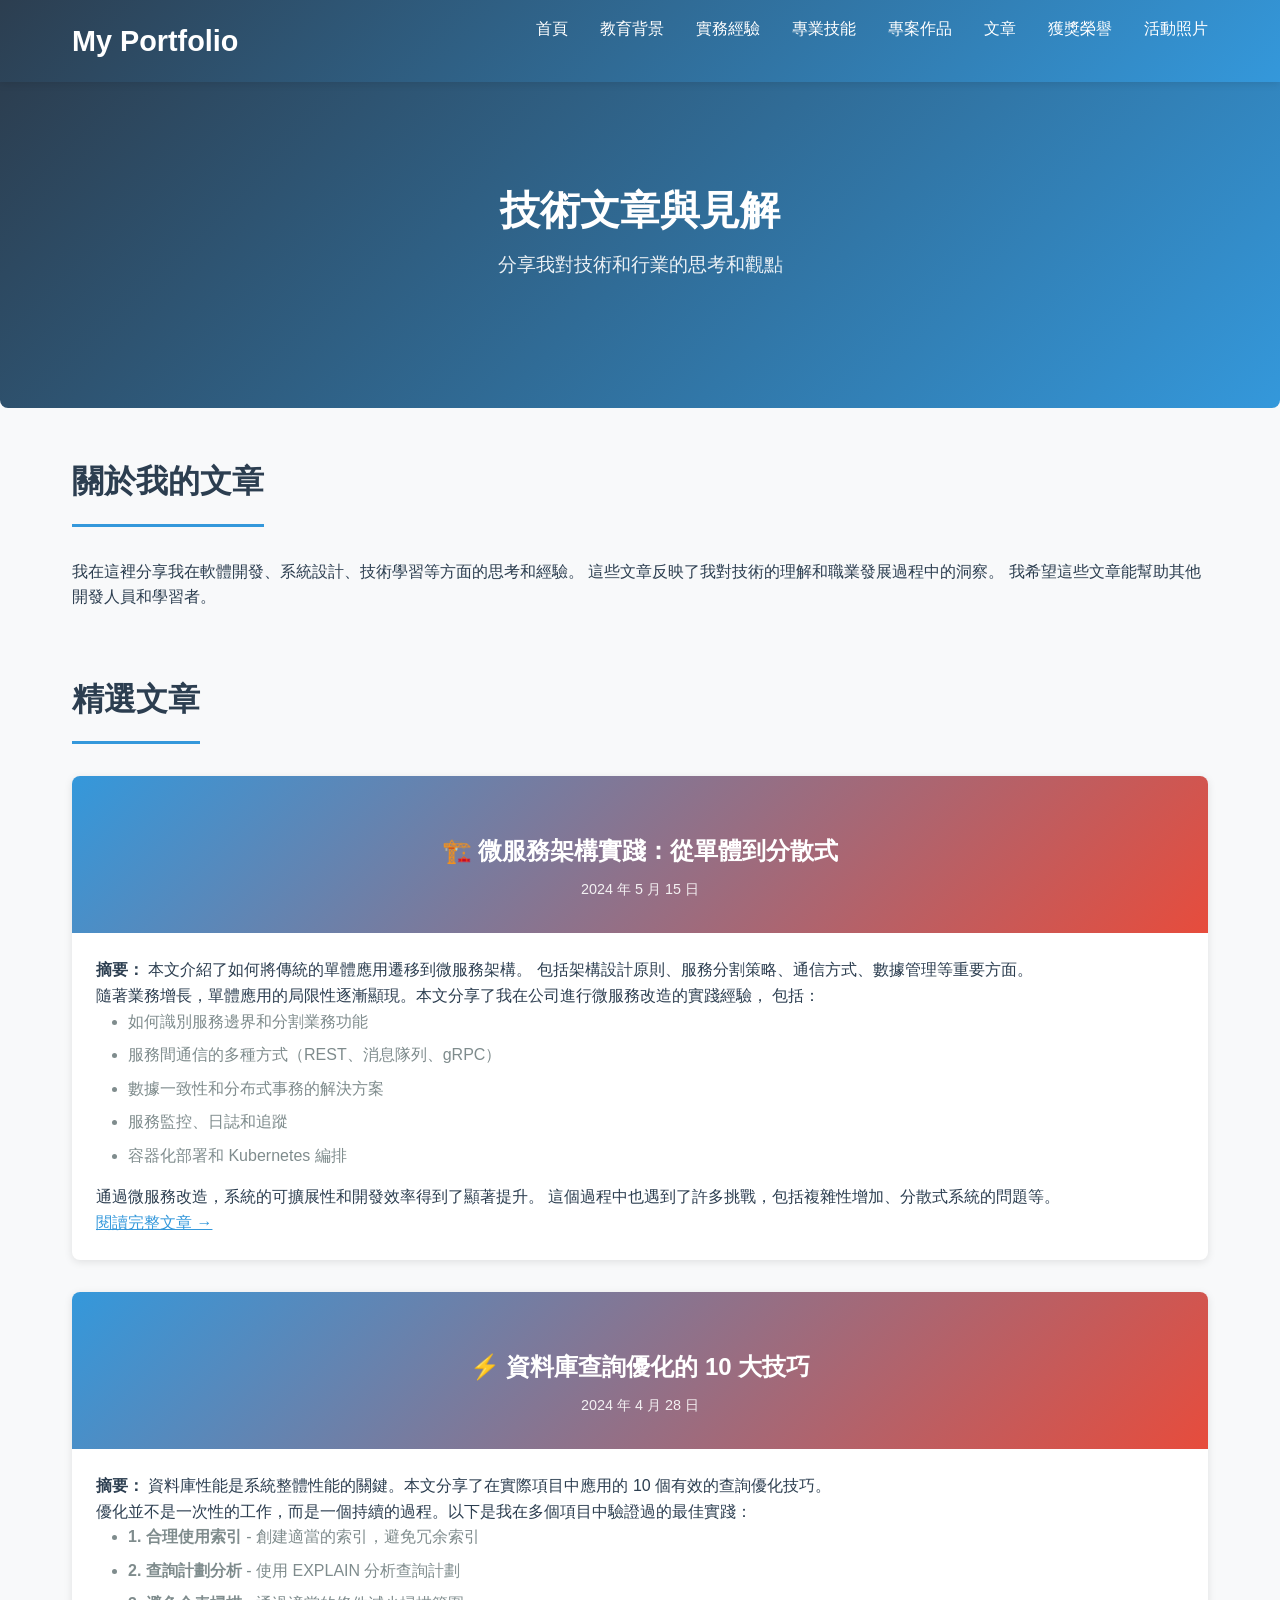
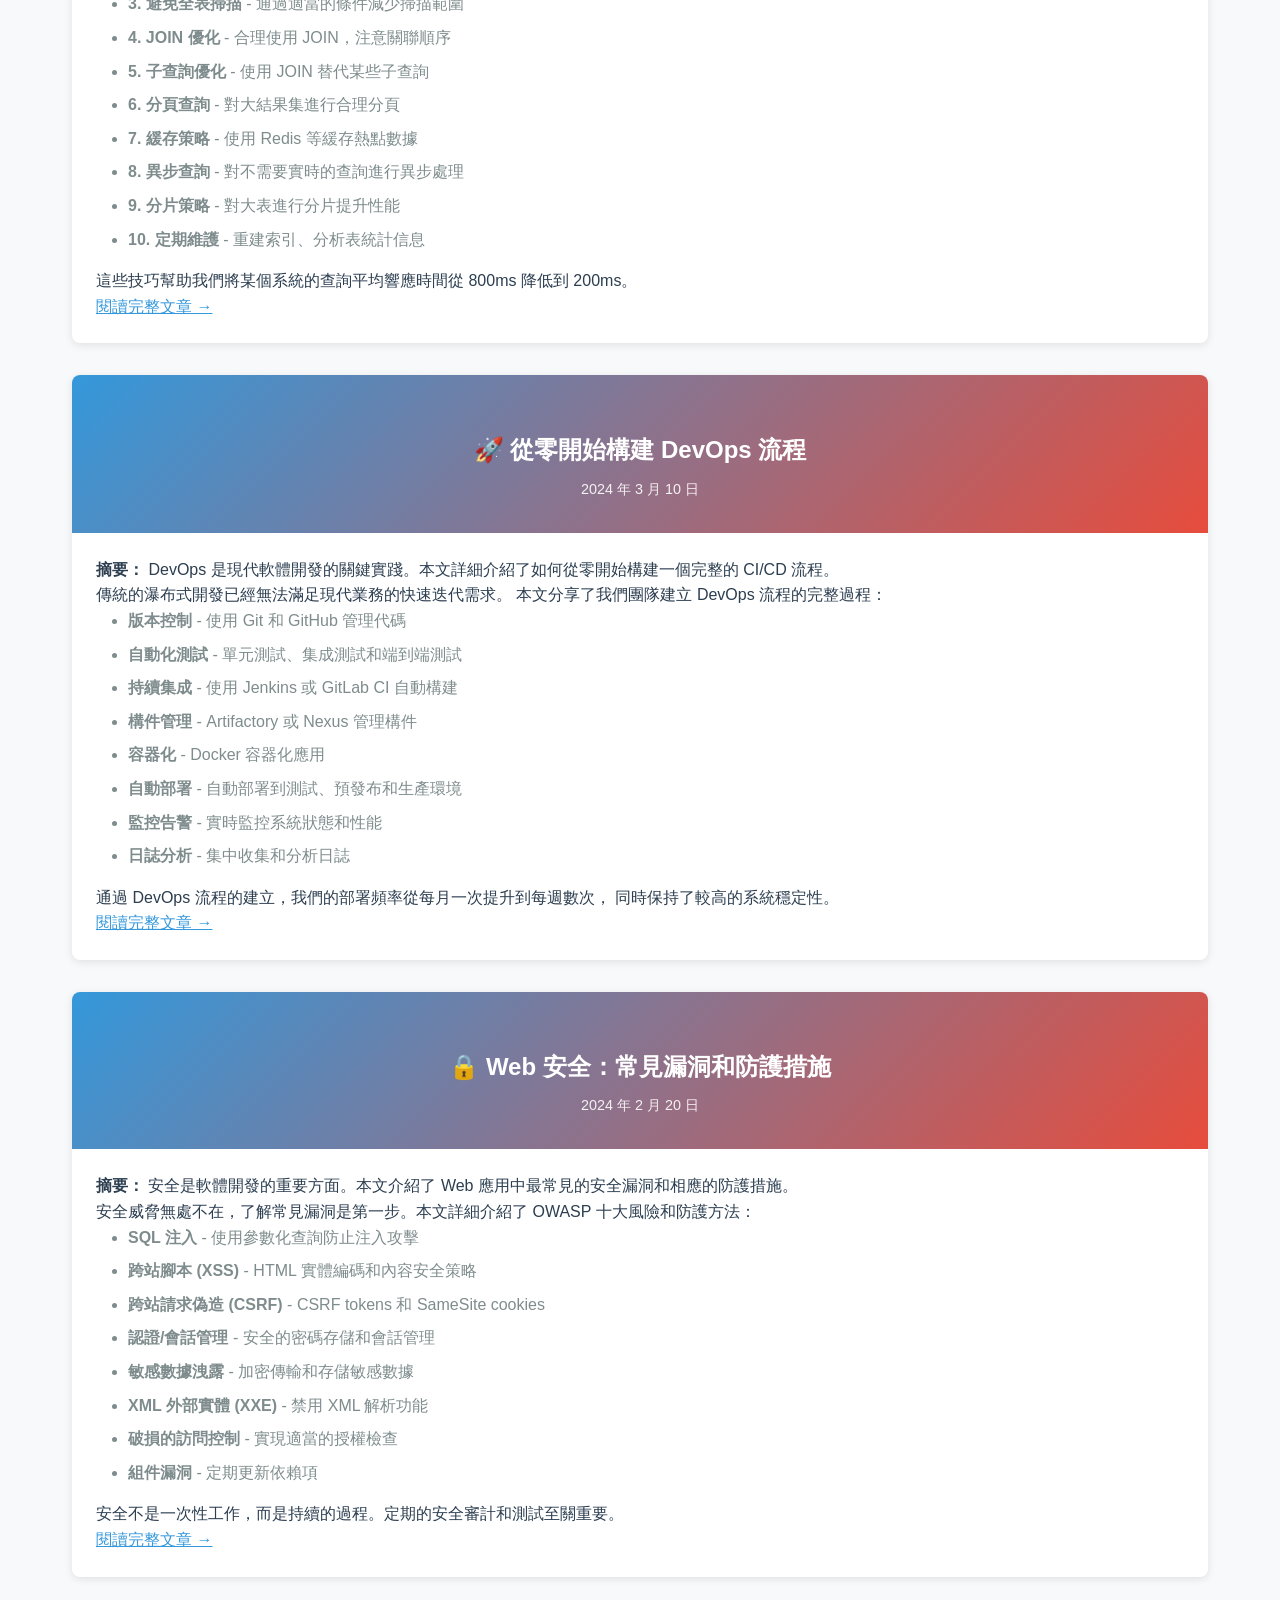
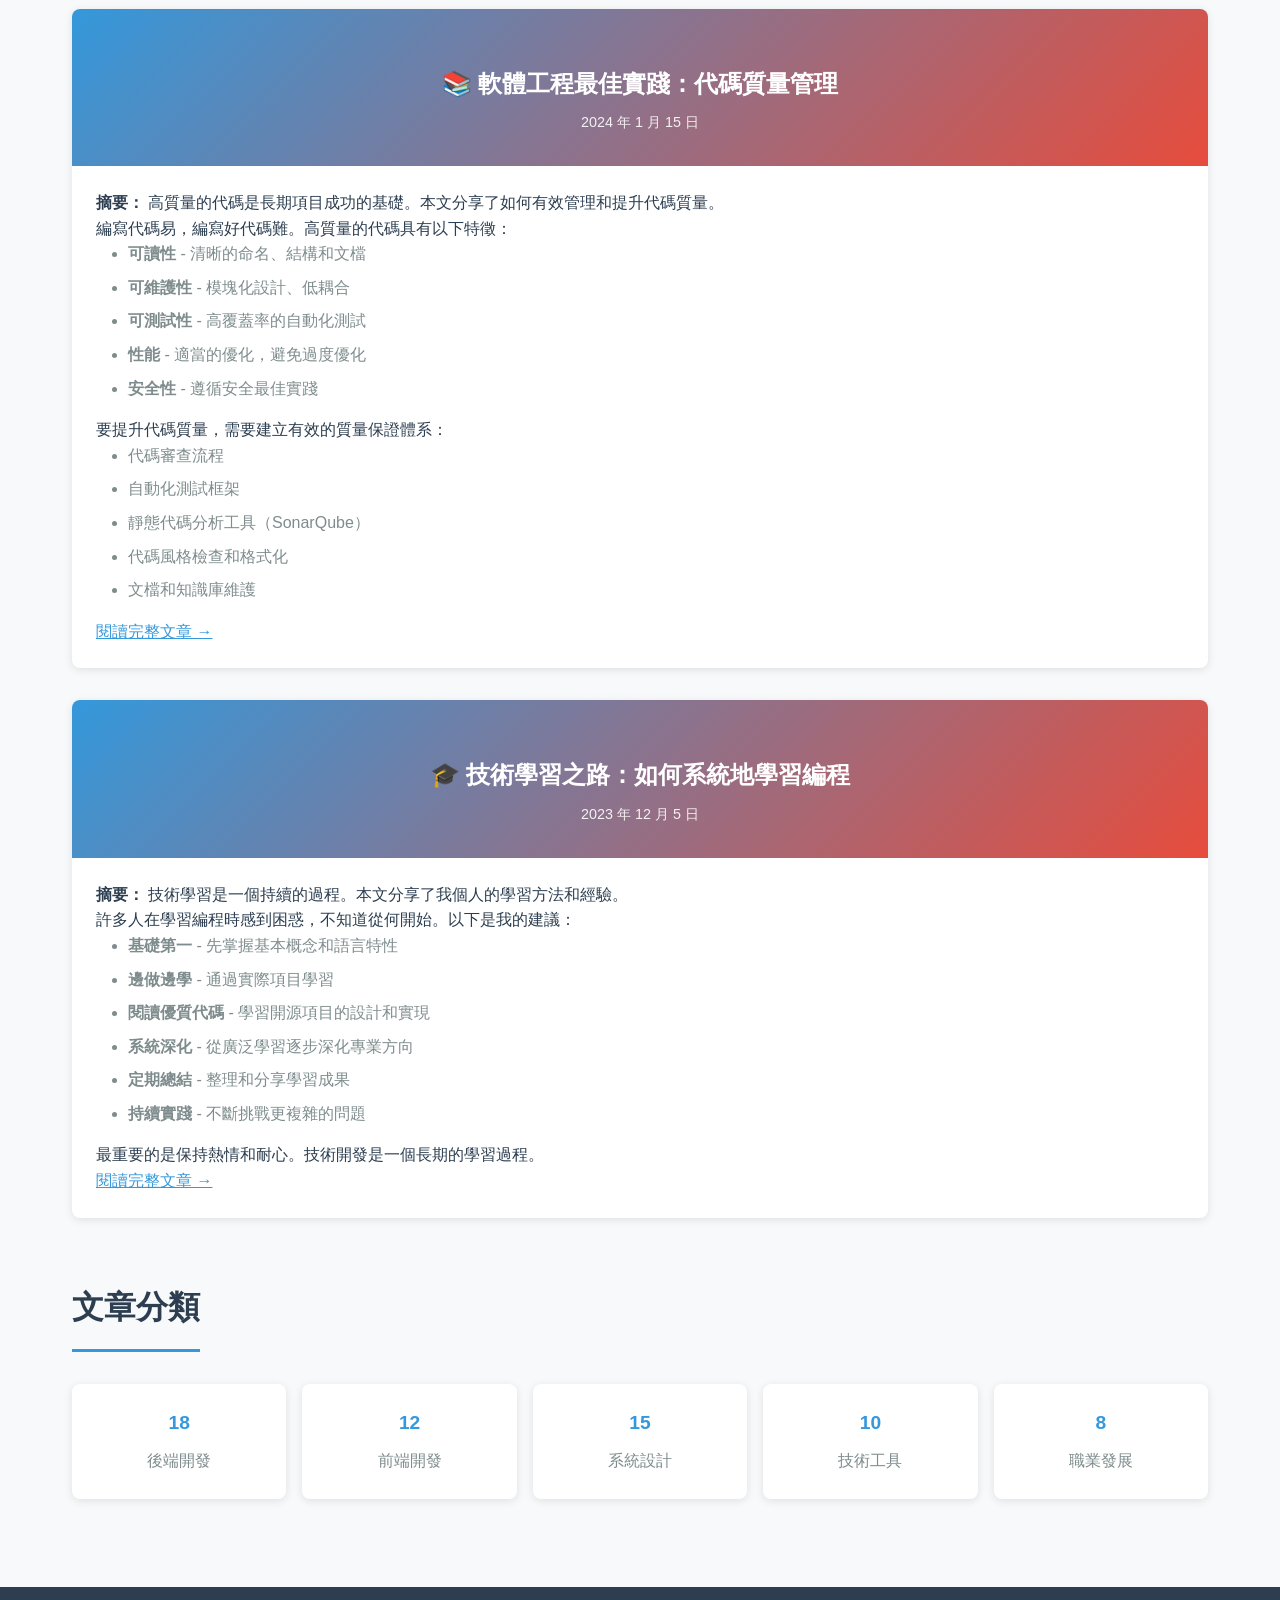
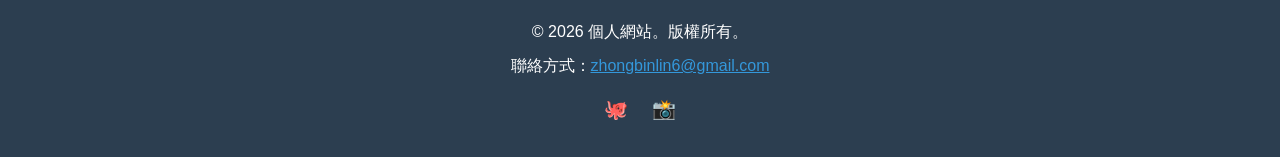
==== commit de0d25b3: "V8.2" ====
--- a/articles.html
+++ b/articles.html
@@ -270,7 +270,7 @@
   <!-- ==================== 頁尾 ==================== -->
   <footer>
     <div class="container">
-      <p>&copy; 2024 個人網站。版權所有。</p>
+      <p>&copy; 2026 個人網站。版權所有。</p>
       <p>聯絡方式：<a href="mailto:your.email@example.com" style="color: var(--secondary-color);">zhongbinlin6@gmail.com</a></p>
       <div class="social-links">
         <a href="https://github.com/linzongbin" target="_blank" title="GitHub">🐙</a>
